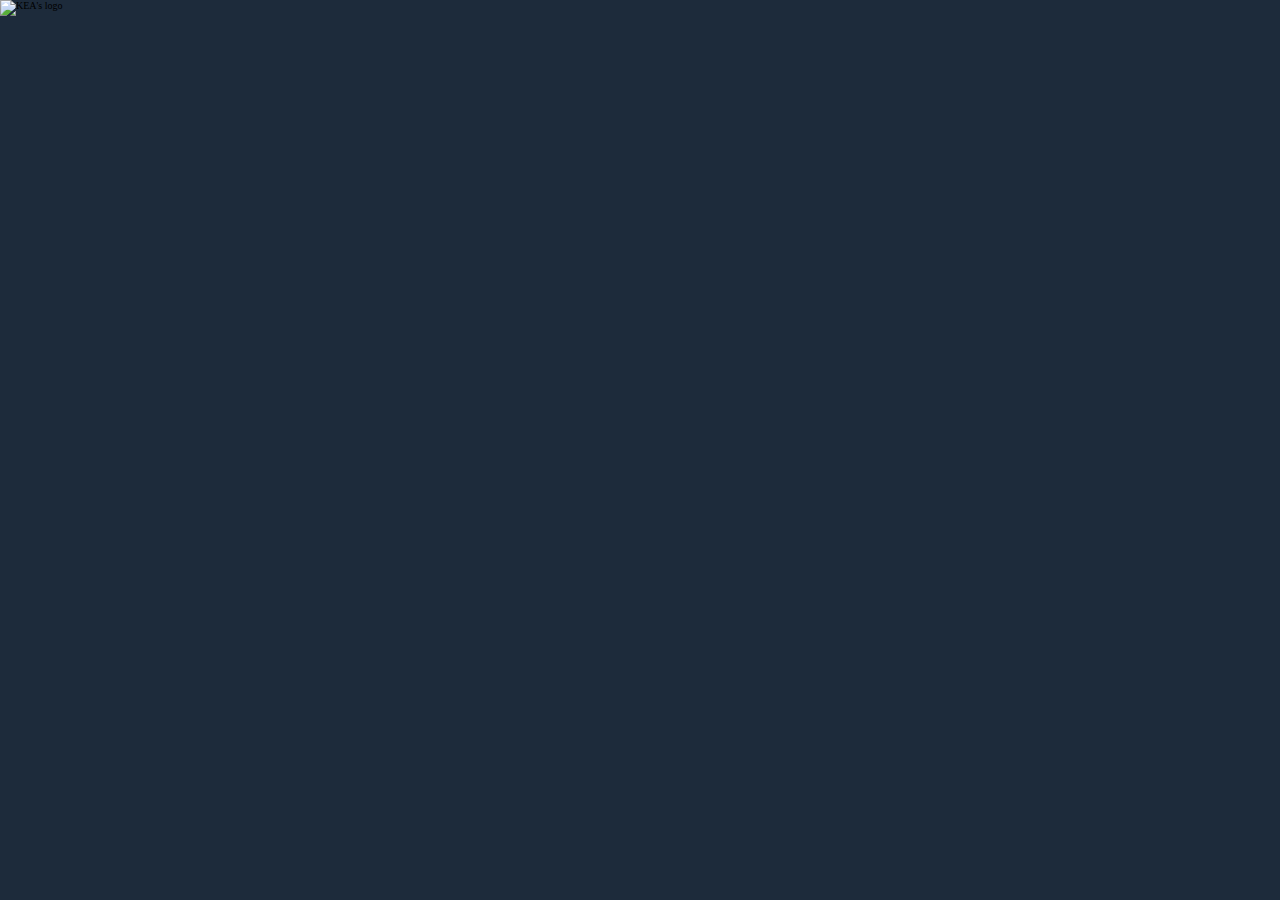
==== index.html @ c7c87666 "html skelet, stylesheet basic, script basic," ====
<!DOCTYPE html>
<html lang="da">

<head>
    <meta charset="utf-8">
    <meta name="viewport" content="width=device-width, initial-scale=1.0">
    <title>Niki Wacherhausen // Portfolio</title>
    <link rel="stylesheet" href="style.css">
</head>

<body>
    <header>
        <img id="logo" src="assets/kea_white_logo.svg" alt="KEA's logo">
    </header>

    <script src="script.js"></script>
</body>

</html>
---- style.css ----
/*****INDHOLDSFORTEGNELSE*****/


/*****GENERELLE INDSTLLINGER*****/
* {
    box-sizing: border-box;
    margin: 0;
    padding: 0;
}

html {
    font-size: 62.5%;

}

img {
    width: 100%;
}

body {
    background-color: #1D2B3B;
}
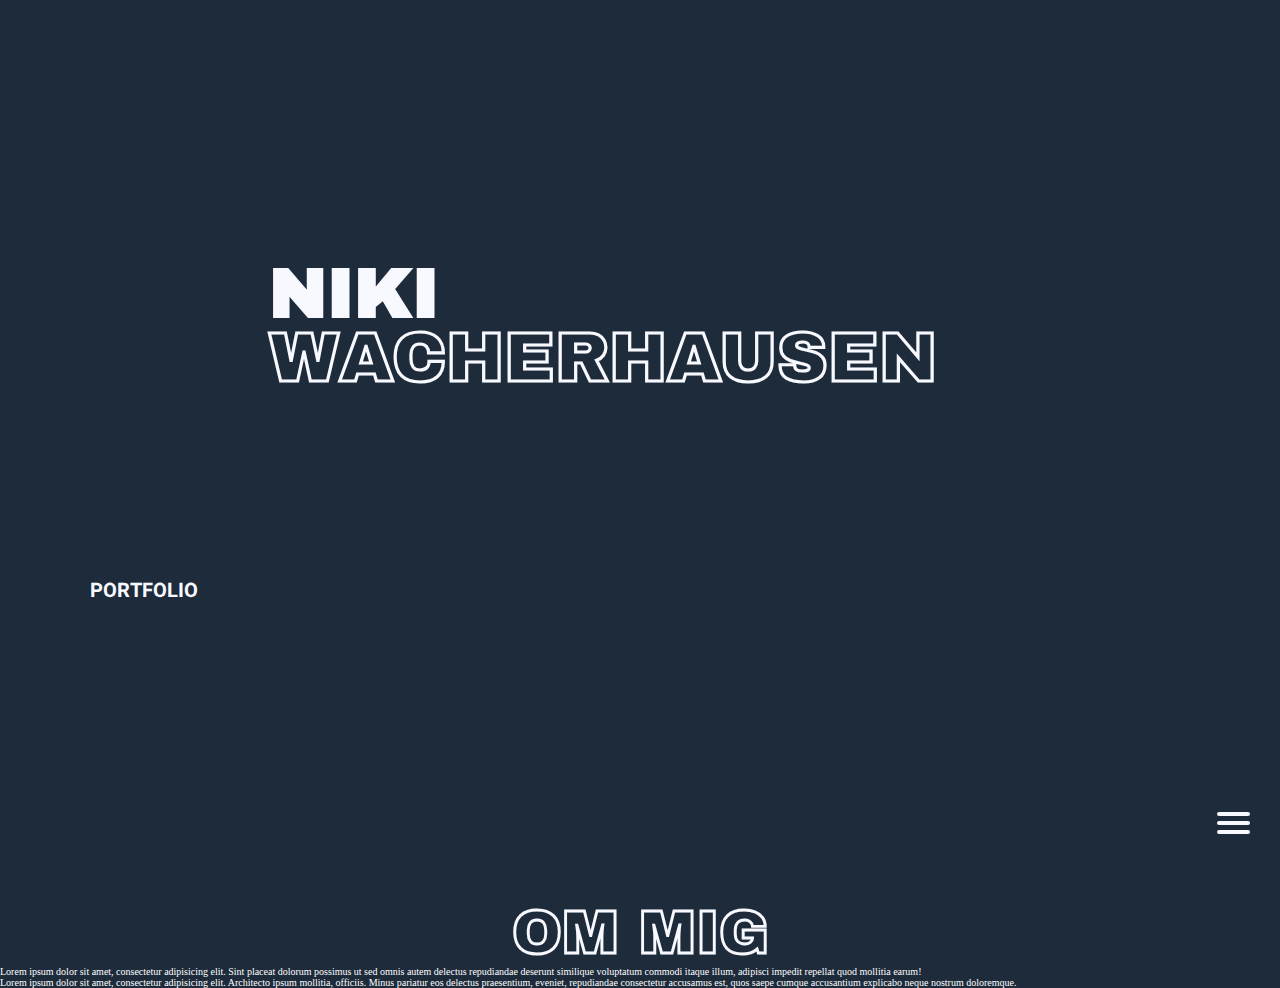
==== commit ed2b4ef1: "burgermenu virker" ====
--- a/index.html
+++ b/index.html
@@ -6,14 +6,71 @@
     <meta name="viewport" content="width=device-width, initial-scale=1.0">
     <title>Niki Wacherhausen // Portfolio</title>
     <link rel="stylesheet" href="style.css">
+    <link href="https://fonts.googleapis.com/css?family=Archivo+Black&display=swap" rel="stylesheet">
+    <link href="https://fonts.googleapis.com/css?family=Open+Sans:300,400,500,600&display=swap" rel="stylesheet">
+    <link href="https://fonts.googleapis.com/css?family=Heebo&display=swap" rel="stylesheet">
 </head>
 
 <body>
     <header>
-        <img id="logo" src="assets/kea_white_logo.svg" alt="KEA's logo">
+        <nav role='navigation'>
+            <div id="menuToggle">
+                <!--
+    A fake / hidden checkbox is used as click reciever,
+    so you can use the :checked selector on it.
+    -->
+                <input type="checkbox" />
+
+                <!--
+    Some spans to act as a hamburger.
+
+    They are acting like a real hamburger,
+    not that McDonalds stuff.
+    -->
+                <span></span>
+                <span></span>
+                <span></span>
+
+                <ul id="menu">
+                    <a href="#">
+                        <li>Forside</li>
+                    </a>
+                    <a href="#">
+                        <li>Om mig</li>
+                    </a>
+                    <a href="#">
+                        <li>Grundlæggende Web</li>
+                    </a>
+                    <a href="#">
+                        <li>Grundlæggende Animation</li>
+                    </a>
+                    <a href="#">
+                        <li>Grundlæggende Indhold</li>
+                    </a>
+                    <a href="#">
+                        <li>Grundlæggende UX</li>
+                    </a>
+                </ul>
+            </div>
+        </nav>
     </header>
+    <section id="landingpage">
+        <h1 id="niki_mobile">NIKI</h1>
+        <h1 id="wacher_mobile">WACHER</h1>
+        <h1 id="hausen_mobile">HAUSEN</h1>
+        <h1 id="niki_desktop">NIKI</h1>
+        <h1 id="wacherhausen_desktop">WACHERHAUSEN</h1>
+        <h2 id="portfolio_splash">PORTFOLIO</h2>
+        <section id="splash" class="scale_splash">
+        </section>
+    </section>
+    <section id="about_me">
+        <h1 id="om_mig_site">OM MIG</h1>
+        <p>Lorem ipsum dolor sit amet, consectetur adipisicing elit. Sint placeat dolorum possimus ut sed omnis autem delectus repudiandae deserunt similique voluptatum commodi itaque illum, adipisci impedit repellat quod mollitia earum!</p>
+    </section>
+    <section id="portfolio_site">
+        <p>Lorem ipsum dolor sit amet, consectetur adipisicing elit. Architecto ipsum mollitia, officiis. Minus pariatur eos delectus praesentium, eveniet, repudiandae consectetur accusamus est, quos saepe cumque accusantium explicabo neque nostrum doloremque.</p>
+    </section>
 
     <script src="script.js"></script>
-</body>
-
-</html>
+</body></html>
--- a/style.css
+++ b/style.css
@@ -10,6 +10,7 @@
 
 html {
     font-size: 62.5%;
+    scroll-behavior: smooth;
 
 }
 
@@ -19,4 +20,392 @@
 
 body {
     background-color: #1D2B3B;
-}
+    overflow-x: hidden;
+}
+
+#landingpage {
+    position: relative;
+
+}
+
+p {
+    color: white;
+}
+
+
+/*****BURGER MENU*****/
+
+a {
+    text-decoration: none;
+    color: #232323;
+
+    transition: color 0.3s ease;
+}
+
+/*
+a:hover {
+    color: tomato;
+}
+*/
+
+#menuToggle {
+    display: block;
+    position: absolute;
+    top: 760px;
+    right: 30px;
+
+    z-index: 1;
+
+    -webkit-user-select: none;
+    user-select: none;
+}
+
+#menuToggle input {
+    display: block;
+    width: 40px;
+    height: 32px;
+    position: absolute;
+    top: -7px;
+    left: -5px;
+
+    cursor: pointer;
+
+    opacity: 0;
+    /* hide this */
+    z-index: 2;
+    /* and place it over the hamburger */
+
+    -webkit-touch-callout: none;
+}
+
+/*Selve hamburgeren*/
+#menuToggle span {
+    display: block;
+    width: 33px;
+    height: 4px;
+    margin-bottom: 5px;
+    position: relative;
+
+    background: ghostwhite;
+    border-radius: 3px;
+
+    z-index: 1;
+
+    transform-origin: 4px 0px;
+
+    transition: transform 0.5s cubic-bezier(0.77, 0.2, 0.05, 1.0),
+        background 0.5s cubic-bezier(0.77, 0.2, 0.05, 1.0),
+        opacity 0.55s ease;
+}
+
+#menuToggle span:first-child {
+    transform-origin: 0% 0%;
+}
+
+#menuToggle span:nth-last-child(2) {
+    transform-origin: 0% 100%;
+}
+
+/*Her laver jeg burger-menuen til et kryds*/
+#menuToggle input:checked ~ span {
+    opacity: 1;
+    transform: rotate(45deg) translate(-2px, -1px);
+    background: #242941;
+}
+
+/*Jeg gemmer den midterste streg*/
+#menuToggle input:checked ~ span:nth-last-child(3) {
+    opacity: 0;
+    transform: rotate(0deg) scale(0.2, 0.2);
+}
+
+/*Her ændrer jeg retningen på den anden streg*/
+#menuToggle input:checked ~ span:nth-last-child(2) {
+    opacity: 1;
+    transform: rotate(-45deg) translate(0, -1px);
+}
+
+/*
+ * Make this absolute positioned
+ * at the top left of the screen
+ */
+#menu {
+    position: absolute;
+    width: 375px;
+    margin: 0 0 0 0;
+    padding: 20px 20px 0 20px;
+    right: -100px;
+    top: -305px;
+
+    background: #ededed;
+    list-style-type: none;
+    -webkit-font-smoothing: antialiased;
+    /* to stop flickering of text in safari */
+
+    transform-origin: 0% 0%;
+    transform: translate(100%, 0);
+
+    transition: transform 0.5s cubic-bezier(0.77, 0.2, 0.05, 1.0);
+}
+
+#menu li {
+    padding: 0 0 26px 0;
+    font-size: 22px;
+    font-family: 'Open Sans', 'sans serif';
+}
+
+/*
+ * And let's fade it in from the left
+ */
+#menuToggle input:checked ~ ul {
+    transform: scale(1.0, 1.0);
+    opacity: 1;
+}
+
+/*****LANDING PAGE*****/
+#niki_mobile {
+    font-family: 'Archivo Black', sans-serif;
+    color: transparent;
+    -webkit-text-stroke: 1px white;
+    top: 3vw;
+    left: 2vw;
+    font-size: 7rem;
+    position: absolute;
+}
+
+#wacher_mobile {
+    font-family: 'Archivo Black', sans-serif;
+    color: transparent;
+    -webkit-text-stroke: 1px white;
+    top: 20vw;
+    left: 2vw;
+    font-size: 7rem;
+    position: absolute;
+}
+
+#hausen_mobile {
+    font-family: 'Archivo Black', sans-serif;
+    color: transparent;
+    -webkit-text-stroke: 1px white;
+    top: 37vw;
+    left: 2vw;
+    font-size: 7rem;
+    position: absolute;
+}
+
+#niki_desktop {
+    visibility: hidden;
+    position: absolute;
+}
+
+#wacherhausen_desktop {
+    visibility: hidden;
+    position: absolute;
+}
+
+#splash {
+    background-image: url(assets/niki_splash_gradient.png);
+    height: 812px;
+    background-size: cover;
+    background-position: center;
+}
+
+#portfolio_splash {
+    visibility: hidden;
+    position: absolute;
+}
+
+
+/*****ABOUT ME*****/
+
+#about_me {}
+
+#om_mig_site {
+    font-family: 'Archivo Black', sans-serif;
+    color: transparent;
+    -webkit-text-stroke: 1px ghostwhite;
+    font-size: 6rem;
+    text-align: center;
+
+
+
+}
+
+@media only screen and (min-width: 800px) {
+
+a:hover {
+    color: #925c6f;
+}
+
+
+#menuToggle {
+    display: block;
+    position: absolute;
+    top: 812px;
+    right: 30px;
+
+    z-index: 1;
+
+    -webkit-user-select: none;
+    user-select: none;
+}
+
+#menuToggle input {
+    display: block;
+    width: 40px;
+    height: 32px;
+    position: absolute;
+    top: -7px;
+    left: -5px;
+
+    cursor: pointer;
+
+    opacity: 0;
+    /* hide this */
+    z-index: 2;
+    /* and place it over the hamburger */
+
+    -webkit-touch-callout: none;
+}
+
+/*Selve hamburgeren*/
+#menuToggle span {
+    display: block;
+    width: 33px;
+    height: 4px;
+    margin-bottom: 5px;
+    position: relative;
+
+    background: ghostwhite;
+    border-radius: 3px;
+
+    z-index: 1;
+
+    transform-origin: 4px 0px;
+
+    transition: transform 0.5s cubic-bezier(0.77, 0.2, 0.05, 1.0),
+        background 0.5s cubic-bezier(0.77, 0.2, 0.05, 1.0),
+        opacity 0.55s ease;
+}
+
+#menuToggle span:first-child {
+    transform-origin: 0% 0%;
+}
+
+#menuToggle span:nth-last-child(2) {
+    transform-origin: 0% 100%;
+}
+
+
+/*
+ * Make this absolute positioned
+ * at the top left of the screen
+ */
+#menu {
+    position: absolute;
+    width: 425px;
+    margin: 0 0 0 0;
+    padding: 20px 20px 0 20px;
+    right: -100px;
+    top: -305px;
+
+    background: #ededed;
+    list-style-type: none;
+    -webkit-font-smoothing: antialiased;
+    /* to stop flickering of text in safari */
+
+    transform-origin: 0% 0%;
+    transform: translate(100%, 0);
+
+    transition: transform 0.5s cubic-bezier(0.77, 0.2, 0.05, 1.0);
+}
+
+
+
+    #landingpage {
+        position: relative;
+        height: 100vh;
+    }
+
+    #splash {
+        background-image: url(assets/niki_splash_gradient.png);
+        position: absolute;
+        background-size: 100%;
+        width: 400px;
+        height: 600px;
+        top: 9vw;
+        left: 55vw;
+        background-repeat: no-repeat;
+
+    }
+
+    #splash:hover {
+        background-image: url(assets/niki_splash_farve.jpg);
+        position: absolute;
+        background-size: 100%;
+        width: 400px;
+        height: 600px;
+        top: 9vw;
+        left: 55vw;
+        background-repeat: no-repeat;
+        animation: pulse 0.2s infinite;
+        animation-timing-function: linear;
+        animation-iteration-count: 1;
+        animation-fill-mode: both;
+
+    }
+
+    @keyframes pulse {
+        0% {
+            transform: scale(1);
+        }
+
+        100% {
+            transform: scale(1.1);
+        }
+    }
+
+    #niki_mobile {
+        visibility: hidden;
+    }
+
+    #wacher_mobile {
+        visibility: hidden;
+    }
+
+    #hausen_mobile {
+        visibility: hidden;
+    }
+
+    #niki_desktop {
+        visibility: visible;
+        font-family: 'Archivo Black', sans-serif;
+        color: ghostwhite;
+        top: 20vw;
+        left: 21vw;
+        font-size: 7rem;
+        position: absolute;
+    }
+
+    #wacherhausen_desktop {
+        visibility: visible;
+        font-family: 'Archivo Black', sans-serif;
+        color: transparent;
+        -webkit-text-stroke: 1px ghostwhite;
+        top: 25vw;
+        left: 21vw;
+        font-size: 7rem;
+        position: absolute;
+        z-index: 2;
+    }
+
+    #portfolio_splash {
+        visibility: visible;
+        font-family: 'Heebo', sans-serif;
+        color: ghostwhite;
+        top: 45vw;
+        left: 7vw;
+        font-size: 2rem;
+        position: absolute;
+    }
+}
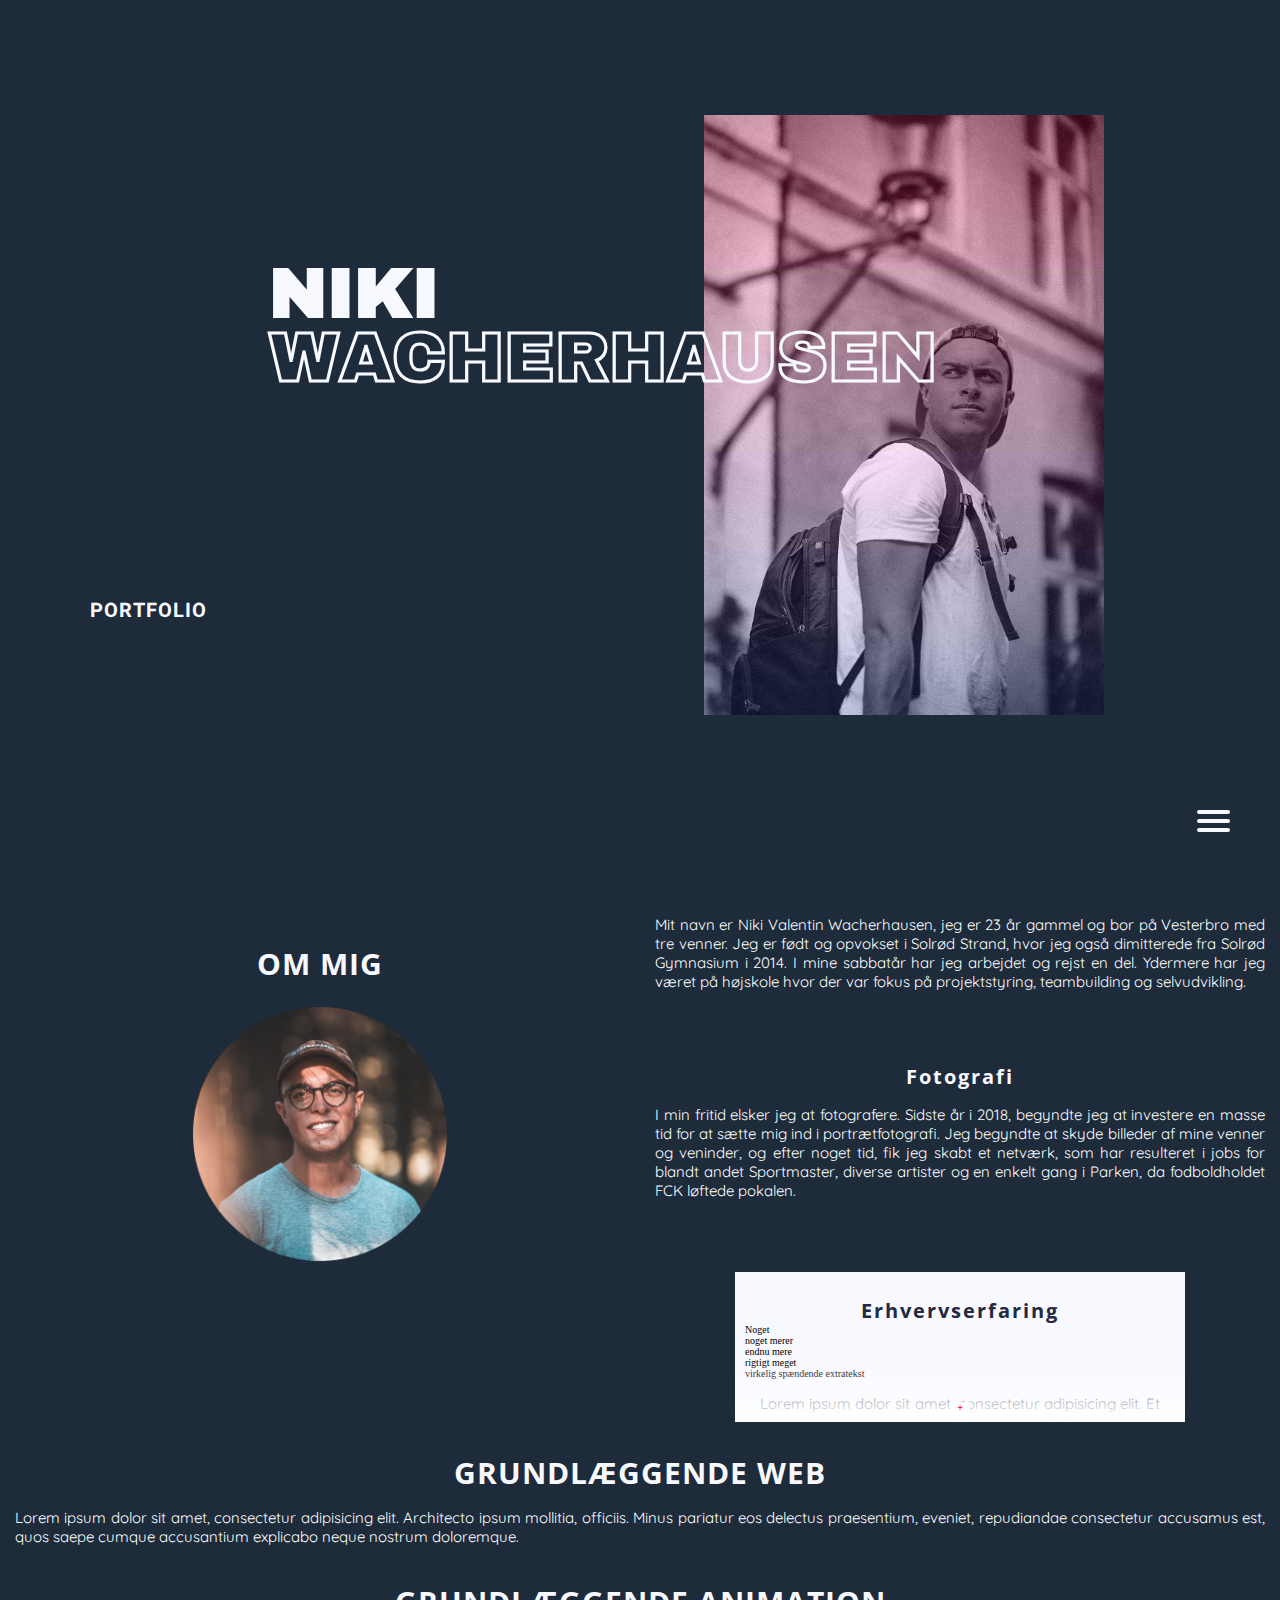
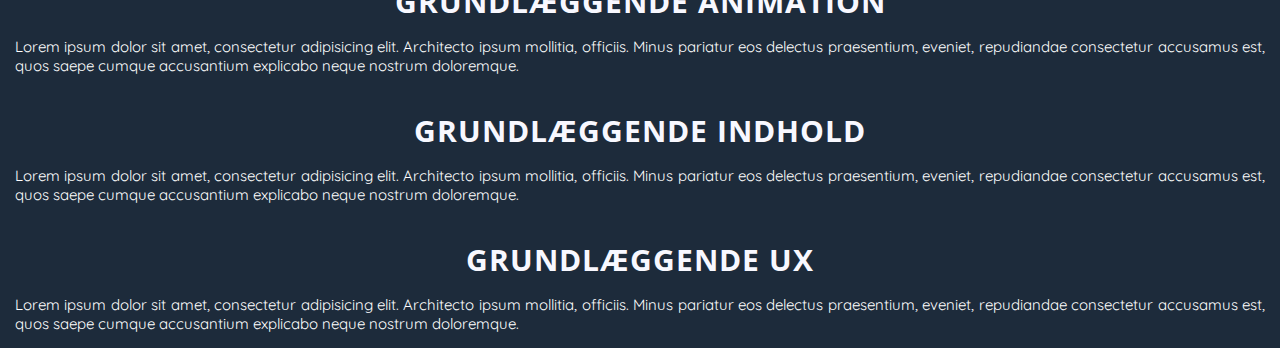
==== commit 46f533a4: "about me er basically færdig. lavet fold-ud boks med JS. ændret fonts, så de passer med fold-ud boks" ====
--- a/index.html
+++ b/index.html
@@ -9,46 +9,40 @@
     <link href="https://fonts.googleapis.com/css?family=Archivo+Black&display=swap" rel="stylesheet">
     <link href="https://fonts.googleapis.com/css?family=Open+Sans:300,400,500,600&display=swap" rel="stylesheet">
     <link href="https://fonts.googleapis.com/css?family=Heebo&display=swap" rel="stylesheet">
+    <link href="https://fonts.googleapis.com/css?family=Quicksand&display=swap" rel="stylesheet">
+    <link href="https://fonts.googleapis.com/css?family=Open+Sans+Condensed:300,700&display=swap" rel="stylesheet">
 </head>
 
 <body>
     <header>
         <nav role='navigation'>
+            <!-- Bruges til user agents (software) der ikke supporterer HTML5, så de forstår strukturen bedre -->
             <div id="menuToggle">
-                <!--
-    A fake / hidden checkbox is used as click reciever,
-    so you can use the :checked selector on it.
-    -->
                 <input type="checkbox" />
+                <!-- Bruges som click receiver, så jeg kan bruge :checked selector på den i min CSS -->
 
-                <!--
-    Some spans to act as a hamburger.
-
-    They are acting like a real hamburger,
-    not that McDonalds stuff.
-    -->
                 <span></span>
                 <span></span>
                 <span></span>
 
                 <ul id="menu">
-                    <a href="#">
+                    <a href="index.html#landingpage">
                         <li>Forside</li>
                     </a>
-                    <a href="#">
+                    <a href="index.html#om_mig">
                         <li>Om mig</li>
                     </a>
                     <a href="#">
-                        <li>Grundlæggende Web</li>
+                        <li>Web</li>
                     </a>
                     <a href="#">
-                        <li>Grundlæggende Animation</li>
+                        <li>Animation</li>
                     </a>
                     <a href="#">
-                        <li>Grundlæggende Indhold</li>
+                        <li>Indhold</li>
                     </a>
                     <a href="#">
-                        <li>Grundlæggende UX</li>
+                        <li>UX</li>
                     </a>
                 </ul>
             </div>
@@ -64,13 +58,57 @@
         <section id="splash" class="scale_splash">
         </section>
     </section>
-    <section id="about_me">
-        <h1 id="om_mig_site">OM MIG</h1>
-        <p>Lorem ipsum dolor sit amet, consectetur adipisicing elit. Sint placeat dolorum possimus ut sed omnis autem delectus repudiandae deserunt similique voluptatum commodi itaque illum, adipisci impedit repellat quod mollitia earum!</p>
+    <section class="sectionwrapper">
+        <section id="om_mig">
+            <h2>OM MIG</h2>
+            <p id="basic_info">Mit navn er Niki Valentin Wacherhausen, jeg er 23 år gammel og bor på Vesterbro med tre venner. Jeg er født og opvokset i Solrød Strand, hvor jeg også dimitterede fra Solrød Gymnasium i 2014.
+                I mine sabbatår har jeg arbejdet og rejst en del. Ydermere har jeg været på højskole hvor der var fokus på projektstyring, teambuilding og selvudvikling.</p>
+            <figure id="billede_profil">
+                <img id="profilbillede" src="assets/billede_om_mig.png" alt="billede af mig">
+            </figure>
+            <div id="fotografi">
+                <h3>Fotografi</h3>
+                <p>I min fritid elsker jeg at fotografere. Sidste år i 2018, begyndte jeg at investere en masse tid for at sætte mig ind i portrætfotografi. Jeg begyndte at skyde billeder af mine venner og veninder, og efter noget tid, fik jeg skabt et netværk, som har resulteret i jobs for blandt andet Sportmaster, diverse artister og en enkelt gang i Parken, da fodboldholdet FCK løftede pokalen. </p>
+            </div>
+            <div id="box" class="lille">
+                <h3>Erhvervserfaring</h3>
+                <ul>
+                    <li>Noget</li>
+                    <li>noget merer</li>
+                    <li>endnu mere</li>
+                    <li>rigtigt meget</li>
+                    <li>virkelig spændende extratekst</li>
+                </ul>
+                <p>Lorem ipsum dolor sit amet, consectetur adipisicing elit. Et commodi quos excepturi rerum, optio nulla? Id molestias amet vitae ipsa, voluptatibus, ea, debitis possimus consectetur nihil quibusdam, dolores similique eius?</p>
+                <div id="mere" class="gult_overlay">
+                    <div class="plus"><span></span></div>
+                </div>
+            </div>
+        </section>
     </section>
-    <section id="portfolio_site">
-        <p>Lorem ipsum dolor sit amet, consectetur adipisicing elit. Architecto ipsum mollitia, officiis. Minus pariatur eos delectus praesentium, eveniet, repudiandae consectetur accusamus est, quos saepe cumque accusantium explicabo neque nostrum doloremque.</p>
+    <section class="sectionwrapper">
+        <section id="web">
+            <h2>GRUNDLÆGGENDE WEB</h2>
+            <p>Lorem ipsum dolor sit amet, consectetur adipisicing elit. Architecto ipsum mollitia, officiis. Minus pariatur eos delectus praesentium, eveniet, repudiandae consectetur accusamus est, quos saepe cumque accusantium explicabo neque nostrum doloremque.</p>
+        </section>
     </section>
-
+    <section class="sectionwrapper">
+        <section id="animation">
+            <h2>GRUNDLÆGGENDE ANIMATION</h2>
+            <p>Lorem ipsum dolor sit amet, consectetur adipisicing elit. Architecto ipsum mollitia, officiis. Minus pariatur eos delectus praesentium, eveniet, repudiandae consectetur accusamus est, quos saepe cumque accusantium explicabo neque nostrum doloremque.</p>
+        </section>
+    </section>
+    <section class="sectionwrapper">
+        <section id="indhold">
+            <h2>GRUNDLÆGGENDE INDHOLD</h2>
+            <p>Lorem ipsum dolor sit amet, consectetur adipisicing elit. Architecto ipsum mollitia, officiis. Minus pariatur eos delectus praesentium, eveniet, repudiandae consectetur accusamus est, quos saepe cumque accusantium explicabo neque nostrum doloremque.</p>
+        </section>
+    </section>
+    <section class="sectionwrapper">
+        <section id="ux">
+            <h2>GRUNDLÆGGENDE UX</h2>
+            <p>Lorem ipsum dolor sit amet, consectetur adipisicing elit. Architecto ipsum mollitia, officiis. Minus pariatur eos delectus praesentium, eveniet, repudiandae consectetur accusamus est, quos saepe cumque accusantium explicabo neque nostrum doloremque.</p>
+        </section>
+    </section>
     <script src="script.js"></script>
 </body></html>
--- a/style.css
+++ b/style.css
@@ -30,6 +30,28 @@
 
 p {
     color: white;
+    font-size: 15px;
+    padding: 15px 15px 15px 15px;
+    text-align: justify;
+    font-family: 'Quicksand', sans-serif;
+}
+
+h2 {
+    font-family: 'Open Sans Condensed', sans-serif;
+    color: ghostwhite;
+    font-size: 3rem;
+    letter-spacing: 1px;
+    text-align: center;
+    padding: 20px 0 0 0;
+}
+
+h3 {
+    font-family: 'Open Sans Condensed', sans-serif;
+    color: ghostwhite;
+    font-size: 2rem;
+    text-align: center;
+    letter-spacing: 2px;
+    padding: 10px 0 0 0;
 }
 
 
@@ -42,16 +64,10 @@
     transition: color 0.3s ease;
 }
 
-/*
-a:hover {
-    color: tomato;
-}
-*/
-
 #menuToggle {
     display: block;
     position: absolute;
-    top: 760px;
+    top: 90vh;
     right: 30px;
 
     z-index: 1;
@@ -125,17 +141,14 @@
     transform: rotate(-45deg) translate(0, -1px);
 }
 
-/*
- * Make this absolute positioned
- * at the top left of the screen
- */
+
 #menu {
-    position: absolute;
+    position: fixed;
     width: 375px;
     margin: 0 0 0 0;
     padding: 20px 20px 0 20px;
-    right: -100px;
-    top: -305px;
+    right: 0;
+    bottom: 0;
 
     background: #ededed;
     list-style-type: none;
@@ -146,6 +159,7 @@
     transform: translate(100%, 0);
 
     transition: transform 0.5s cubic-bezier(0.77, 0.2, 0.05, 1.0);
+    /*    display: none;*/
 }
 
 #menu li {
@@ -154,9 +168,7 @@
     font-family: 'Open Sans', 'sans serif';
 }
 
-/*
- * And let's fade it in from the left
- */
+/*Fade ind */
 #menuToggle input:checked ~ ul {
     transform: scale(1.0, 1.0);
     opacity: 1;
@@ -204,7 +216,7 @@
 }
 
 #splash {
-    background-image: url(assets/niki_splash_gradient.png);
+    background-image: url(assets/Niki-17-2.jpg);
     height: 812px;
     background-size: cover;
     background-position: center;
@@ -218,107 +230,186 @@
 
 /*****ABOUT ME*****/
 
-#about_me {}
-
-#om_mig_site {
-    font-family: 'Archivo Black', sans-serif;
-    color: transparent;
-    -webkit-text-stroke: 1px ghostwhite;
-    font-size: 6rem;
+#om_mig {
+    display: flex;
+    flex-direction: column;
+    align-items: center;
+}
+
+
+#billede_profil {
+    display: flex;
+    justify-content: center;
+}
+
+#profilbillede {
+    width: 40%;
+    height: 40%;
+}
+
+#box {
+    background-color: rgb(248, 248, 255);
+    padding: 15px 10px 20px;
+    position: relative;
+    width: 450px;
+    margin: 10px;
+}
+
+#box.lille {
+    overflow: hidden;
+    max-height: 150px;
+    transition: max-height 0.5s ease-out;
+}
+
+#box.stor {
+    max-height: 3000px;
+    transition: max-height 1s ease-in;
+}
+
+/*Laver indhold vha CSS*/
+#box.lille span:after {
+    content: "+";
+}
+
+#box.stor span:after {
+    content: "-";
+}
+
+#mere .plus {
+    /** For at få den nærmere på bunden **/
+    margin-top: 40px;
+
+    /** For at undgå, at den opfører sig som et blockelement, og fylder hele bredden - så sikrer jeg mig, at jeg kan bruge parent text-align **/
+    display: inline-block;
+
+    /* Selve plussets farve og størrelse, samt baggrund */
+    color: red;
+    font-weight: 800;
+    width: 20px;
+    height: 20px;
+    background: white;
+}
+
+.gult_overlay {
+    /* For at få gradient-baggrunden til at fylde */
+    height: 60px;
+    margin: 0;
+
+    /* For at placere gradientbaggrunden i bunden */
+    position: absolute;
+    bottom: 0;
+    left: 0;
+    /* For at sikre, at den fylder hele sin parent ud i bredden */
+    width: 100%;
+
+    /* Selve gradienten */
+    background: linear-gradient(rgba(255, 210, 0, 0), rgb(255, 255, 255));
+
+    /* For at placere plusset i midten */
     text-align: center;
-
-
-
-}
+}
+
+#box p {
+    color: #242941;
+}
+
+#box h3 {
+    font-family: 'Open Sans Condensed', sans-serif;
+    font-size: 2rem;
+    font-weight: 700;
+    text-align: center;
+    letter-spacing: 2px;
+    padding: 10px 0 0 0;
+    color: #242941;
+}
+
 
 @media only screen and (min-width: 800px) {
 
-a:hover {
-    color: #925c6f;
-}
-
-
-#menuToggle {
-    display: block;
-    position: absolute;
-    top: 812px;
-    right: 30px;
-
-    z-index: 1;
-
-    -webkit-user-select: none;
-    user-select: none;
-}
-
-#menuToggle input {
-    display: block;
-    width: 40px;
-    height: 32px;
-    position: absolute;
-    top: -7px;
-    left: -5px;
-
-    cursor: pointer;
-
-    opacity: 0;
-    /* hide this */
-    z-index: 2;
-    /* and place it over the hamburger */
-
-    -webkit-touch-callout: none;
-}
-
-/*Selve hamburgeren*/
-#menuToggle span {
-    display: block;
-    width: 33px;
-    height: 4px;
-    margin-bottom: 5px;
-    position: relative;
-
-    background: ghostwhite;
-    border-radius: 3px;
-
-    z-index: 1;
-
-    transform-origin: 4px 0px;
-
-    transition: transform 0.5s cubic-bezier(0.77, 0.2, 0.05, 1.0),
-        background 0.5s cubic-bezier(0.77, 0.2, 0.05, 1.0),
-        opacity 0.55s ease;
-}
-
-#menuToggle span:first-child {
-    transform-origin: 0% 0%;
-}
-
-#menuToggle span:nth-last-child(2) {
-    transform-origin: 0% 100%;
-}
-
-
-/*
- * Make this absolute positioned
- * at the top left of the screen
- */
-#menu {
-    position: absolute;
-    width: 425px;
-    margin: 0 0 0 0;
-    padding: 20px 20px 0 20px;
-    right: -100px;
-    top: -305px;
-
-    background: #ededed;
-    list-style-type: none;
-    -webkit-font-smoothing: antialiased;
-    /* to stop flickering of text in safari */
-
-    transform-origin: 0% 0%;
-    transform: translate(100%, 0);
-
-    transition: transform 0.5s cubic-bezier(0.77, 0.2, 0.05, 1.0);
-}
+    a:hover {
+        color: #925c6f;
+        text-decoration: line-through;
+        text-decoration-color: #232323;
+
+    }
+
+
+    #menuToggle {
+        display: block;
+        position: absolute;
+        top: 90vh;
+        right: 50px;
+        position: fixed;
+
+        z-index: 1;
+
+        -webkit-user-select: none;
+        user-select: none;
+    }
+
+    #menuToggle input {
+        display: block;
+        width: 40px;
+        height: 32px;
+        position: absolute;
+        top: -7px;
+        left: -5px;
+
+        cursor: pointer;
+
+        opacity: 0;
+        z-index: 2;
+
+        -webkit-touch-callout: none;
+    }
+
+    /*Selve hamburgeren*/
+    #menuToggle span {
+        display: block;
+        width: 33px;
+        height: 4px;
+        margin-bottom: 5px;
+        position: relative;
+
+        background: ghostwhite;
+        border-radius: 3px;
+
+        z-index: 1;
+
+        transform-origin: 4px 0px;
+
+        transition: transform 0.5s cubic-bezier(0.77, 0.2, 0.05, 1.0),
+            background 0.5s cubic-bezier(0.77, 0.2, 0.05, 1.0),
+            opacity 0.55s ease;
+    }
+
+    #menuToggle span:first-child {
+        transform-origin: 0% 0%;
+    }
+
+    #menuToggle span:nth-last-child(2) {
+        transform-origin: 0% 100%;
+    }
+
+    #menu {
+        position: fixed;
+        width: 425px;
+        margin: 0 0 0 0;
+        padding: 20px 20px 0 20px;
+        right: 0;
+        bottom: 0;
+
+        background: ghostwhite;
+        list-style-type: none;
+        -webkit-font-smoothing: antialiased;
+        /* to stop flickering of text in safari */
+
+        transform-origin: 0% 0%;
+        transform: translate(100%, 0);
+
+        transition: transform 0.5s cubic-bezier(0.77, 0.2, 0.05, 1.0);
+        /*        display: none;*/
+    }
 
 
 
@@ -328,7 +419,7 @@
     }
 
     #splash {
-        background-image: url(assets/niki_splash_gradient.png);
+        background-image: url(assets/Niki-17-2.jpg);
         position: absolute;
         background-size: 100%;
         width: 400px;
@@ -340,7 +431,7 @@
     }
 
     #splash:hover {
-        background-image: url(assets/niki_splash_farve.jpg);
+        background-image: url(assets/Niki-17-2_farve.jpg);
         position: absolute;
         background-size: 100%;
         width: 400px;
@@ -348,14 +439,14 @@
         top: 9vw;
         left: 55vw;
         background-repeat: no-repeat;
-        animation: pulse 0.2s infinite;
+        animation: scale 0.2s infinite;
         animation-timing-function: linear;
         animation-iteration-count: 1;
         animation-fill-mode: both;
 
     }
 
-    @keyframes pulse {
+    @keyframes scale {
         0% {
             transform: scale(1);
         }
@@ -408,4 +499,23 @@
         font-size: 2rem;
         position: absolute;
     }
-}
+
+
+
+    /***** ABOUT ME *****/
+
+    #om_mig {
+        display: grid;
+        grid-template-columns: 1fr 1fr;
+        justify-items: center;
+
+    }
+
+    #box {
+        grid-column: 2/3;
+        position: relative;
+
+    }
+
+
+}
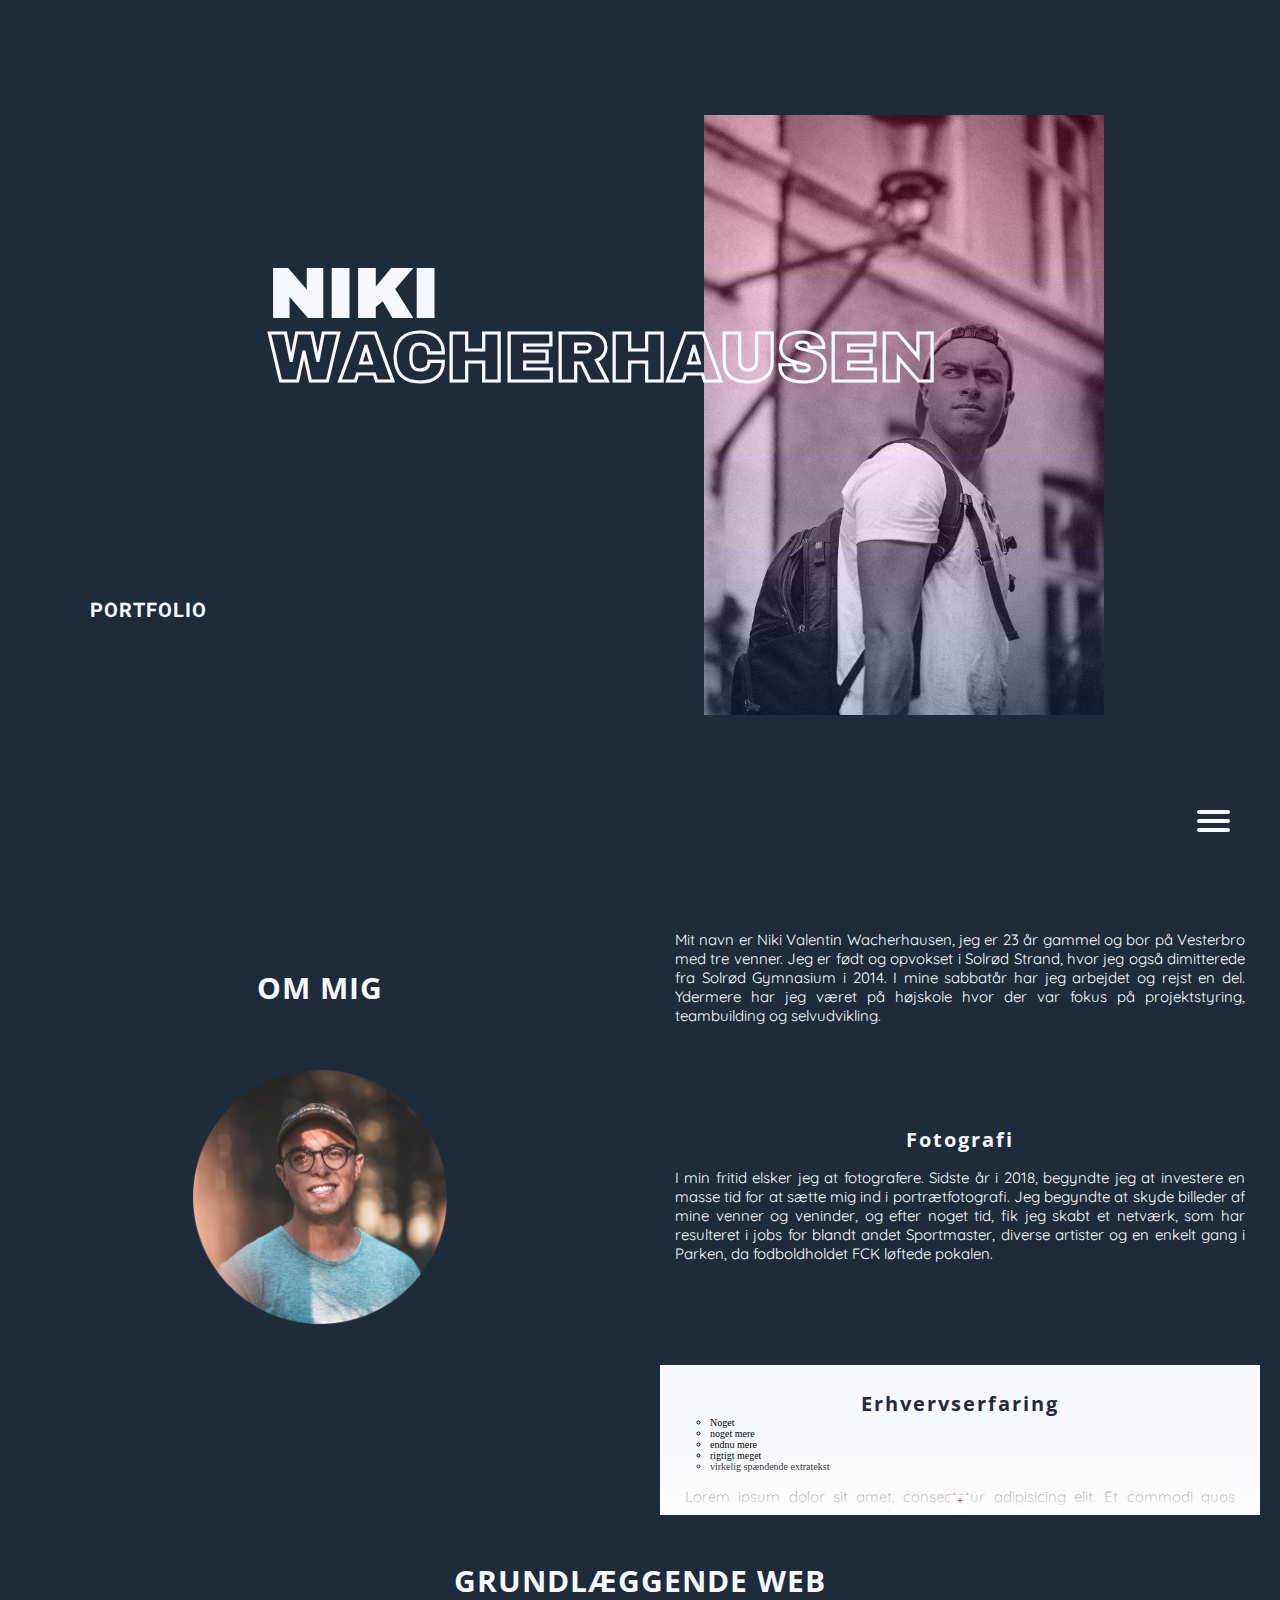
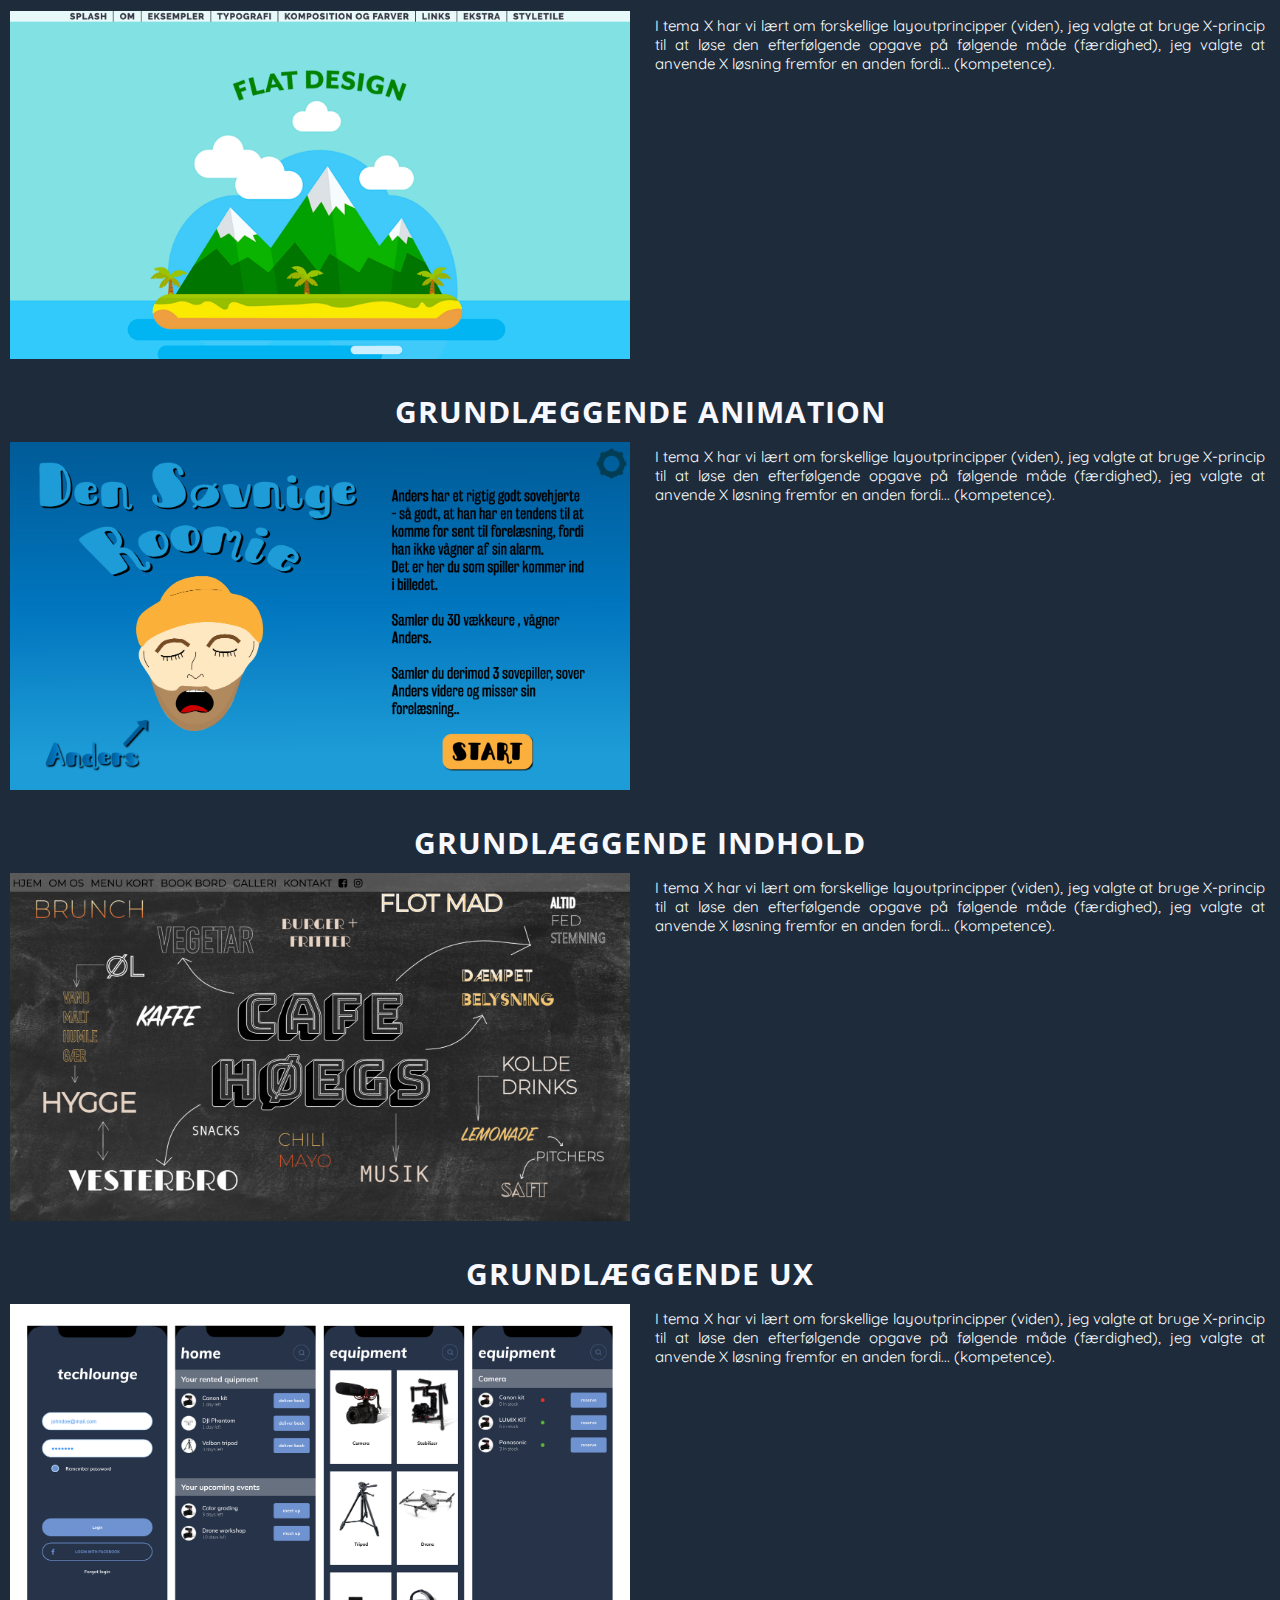
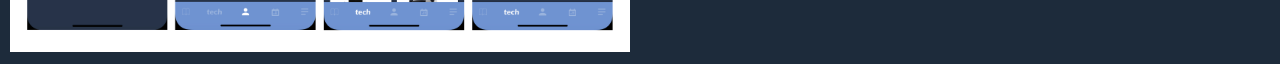
==== commit 526fea25: "galleri næsten færdig, lavet grid i portfolio," ====
--- a/index.html
+++ b/index.html
@@ -32,16 +32,16 @@
                     <a href="index.html#om_mig">
                         <li>Om mig</li>
                     </a>
-                    <a href="#">
+                    <a href="index.html#web">
                         <li>Web</li>
                     </a>
-                    <a href="#">
+                    <a href="index.html#animation">
                         <li>Animation</li>
                     </a>
-                    <a href="#">
+                    <a href="index.html#indhold">
                         <li>Indhold</li>
                     </a>
-                    <a href="#">
+                    <a href="index.html#ux">
                         <li>UX</li>
                     </a>
                 </ul>
@@ -61,12 +61,12 @@
     <section class="sectionwrapper">
         <section id="om_mig">
             <h2>OM MIG</h2>
-            <p id="basic_info">Mit navn er Niki Valentin Wacherhausen, jeg er 23 år gammel og bor på Vesterbro med tre venner. Jeg er født og opvokset i Solrød Strand, hvor jeg også dimitterede fra Solrød Gymnasium i 2014.
+            <p id="basic_info" class="paragraph_om_mig">Mit navn er Niki Valentin Wacherhausen, jeg er 23 år gammel og bor på Vesterbro med tre venner. Jeg er født og opvokset i Solrød Strand, hvor jeg også dimitterede fra Solrød Gymnasium i 2014.
                 I mine sabbatår har jeg arbejdet og rejst en del. Ydermere har jeg været på højskole hvor der var fokus på projektstyring, teambuilding og selvudvikling.</p>
             <figure id="billede_profil">
                 <img id="profilbillede" src="assets/billede_om_mig.png" alt="billede af mig">
             </figure>
-            <div id="fotografi">
+            <div id="fotografi" class="paragraph_om_mig">
                 <h3>Fotografi</h3>
                 <p>I min fritid elsker jeg at fotografere. Sidste år i 2018, begyndte jeg at investere en masse tid for at sætte mig ind i portrætfotografi. Jeg begyndte at skyde billeder af mine venner og veninder, og efter noget tid, fik jeg skabt et netværk, som har resulteret i jobs for blandt andet Sportmaster, diverse artister og en enkelt gang i Parken, da fodboldholdet FCK løftede pokalen. </p>
             </div>
@@ -74,7 +74,7 @@
                 <h3>Erhvervserfaring</h3>
                 <ul>
                     <li>Noget</li>
-                    <li>noget merer</li>
+                    <li>noget mere</li>
                     <li>endnu mere</li>
                     <li>rigtigt meget</li>
                     <li>virkelig spændende extratekst</li>
@@ -86,29 +86,37 @@
             </div>
         </section>
     </section>
-    <section class="sectionwrapper">
-        <section id="web">
-            <h2>GRUNDLÆGGENDE WEB</h2>
-            <p>Lorem ipsum dolor sit amet, consectetur adipisicing elit. Architecto ipsum mollitia, officiis. Minus pariatur eos delectus praesentium, eveniet, repudiandae consectetur accusamus est, quos saepe cumque accusantium explicabo neque nostrum doloremque.</p>
+    <section id="portfolio">
+        <h2 id="web">GRUNDLÆGGENDE WEB</h2>
+        <section class="sectionwrapper_portfolio">
+            <figure id="web_screenshot">
+                <img class="screenshots" src="assets/stilartsite_screenshot.png" alt="billede af stilartsite">
+            </figure>
+            <p>I tema X har vi lært om forskellige layoutprincipper (viden), jeg valgte at bruge X-princip til at løse den efterfølgende opgave på følgende måde (færdighed), jeg valgte at anvende X løsning fremfor en anden fordi... (kompetence).</p>
         </section>
-    </section>
-    <section class="sectionwrapper">
-        <section id="animation">
-            <h2>GRUNDLÆGGENDE ANIMATION</h2>
-            <p>Lorem ipsum dolor sit amet, consectetur adipisicing elit. Architecto ipsum mollitia, officiis. Minus pariatur eos delectus praesentium, eveniet, repudiandae consectetur accusamus est, quos saepe cumque accusantium explicabo neque nostrum doloremque.</p>
+        <h2 id="animation">GRUNDLÆGGENDE ANIMATION</h2>
+        <section class="sectionwrapper_portfolio">
+            <figure id="animation_screenshot">
+                <img class="screenshots" src="assets/spil_screenshot.png" alt="billede af spil">
+            </figure>
+            <p>I tema X har vi lært om forskellige layoutprincipper (viden), jeg valgte at bruge X-princip til at løse den efterfølgende opgave på følgende måde (færdighed), jeg valgte at anvende X løsning fremfor en anden fordi... (kompetence).</p>
         </section>
-    </section>
-    <section class="sectionwrapper">
-        <section id="indhold">
-            <h2>GRUNDLÆGGENDE INDHOLD</h2>
-            <p>Lorem ipsum dolor sit amet, consectetur adipisicing elit. Architecto ipsum mollitia, officiis. Minus pariatur eos delectus praesentium, eveniet, repudiandae consectetur accusamus est, quos saepe cumque accusantium explicabo neque nostrum doloremque.</p>
+        <h2 id="indhold">GRUNDLÆGGENDE INDHOLD</h2>
+        <section class="sectionwrapper_portfolio">
+            <figure id="indhold_screenshot">
+                <img class="screenshots" src="assets/redesign_screenshot.png" alt="billede af redesign">
+            </figure>
+            <p>I tema X har vi lært om forskellige layoutprincipper (viden), jeg valgte at bruge X-princip til at løse den efterfølgende opgave på følgende måde (færdighed), jeg valgte at anvende X løsning fremfor en anden fordi... (kompetence).</p>
         </section>
-    </section>
-    <section class="sectionwrapper">
-        <section id="ux">
-            <h2>GRUNDLÆGGENDE UX</h2>
-            <p>Lorem ipsum dolor sit amet, consectetur adipisicing elit. Architecto ipsum mollitia, officiis. Minus pariatur eos delectus praesentium, eveniet, repudiandae consectetur accusamus est, quos saepe cumque accusantium explicabo neque nostrum doloremque.</p>
+        <h2 id="ux">GRUNDLÆGGENDE UX</h2>
+        <section class="sectionwrapper_portfolio">
+            <figure id="ux_screenshot">
+                <img class="screenshots" src="assets/native_app_screenshot.jpg" alt="billede af app prototype">
+            </figure>
+            <p>I tema X har vi lært om forskellige layoutprincipper (viden), jeg valgte at bruge X-princip til at løse den efterfølgende opgave på følgende måde (færdighed), jeg valgte at anvende X løsning fremfor en anden fordi... (kompetence).</p>
         </section>
     </section>
     <script src="script.js"></script>
-</body></html>
+</body>
+
+</html>
--- a/style.css
+++ b/style.css
@@ -247,11 +247,18 @@
     height: 40%;
 }
 
+ul {
+    list-style-type: circle;
+    margin-left: 40px;
+    padding: 0;
+
+}
+
 #box {
     background-color: rgb(248, 248, 255);
     padding: 15px 10px 20px;
     position: relative;
-    width: 450px;
+    width: 350px;
     margin: 10px;
 }
 
@@ -321,6 +328,13 @@
     letter-spacing: 2px;
     padding: 10px 0 0 0;
     color: #242941;
+}
+
+/*****PORTFOILIO SIDER*****/
+
+.screenshots {
+    width: 100%;
+    padding: 10px;
 }
 
 
@@ -505,17 +519,35 @@
     /***** ABOUT ME *****/
 
     #om_mig {
+        width: 100vw;
+        height: 50vw;
         display: grid;
         grid-template-columns: 1fr 1fr;
         justify-items: center;
 
     }
 
+    .paragraph_om_mig {
+        width: 600px;
+    }
+
     #box {
         grid-column: 2/3;
         position: relative;
-
-    }
-
-
-}
+        width: 600px;
+
+    }
+
+
+    /***** PORTFOLIO *****/
+
+
+
+    .sectionwrapper_portfolio {
+        display: grid;
+        grid-template-columns: 1fr 1fr;
+        justify-items: center;
+    }
+
+
+}
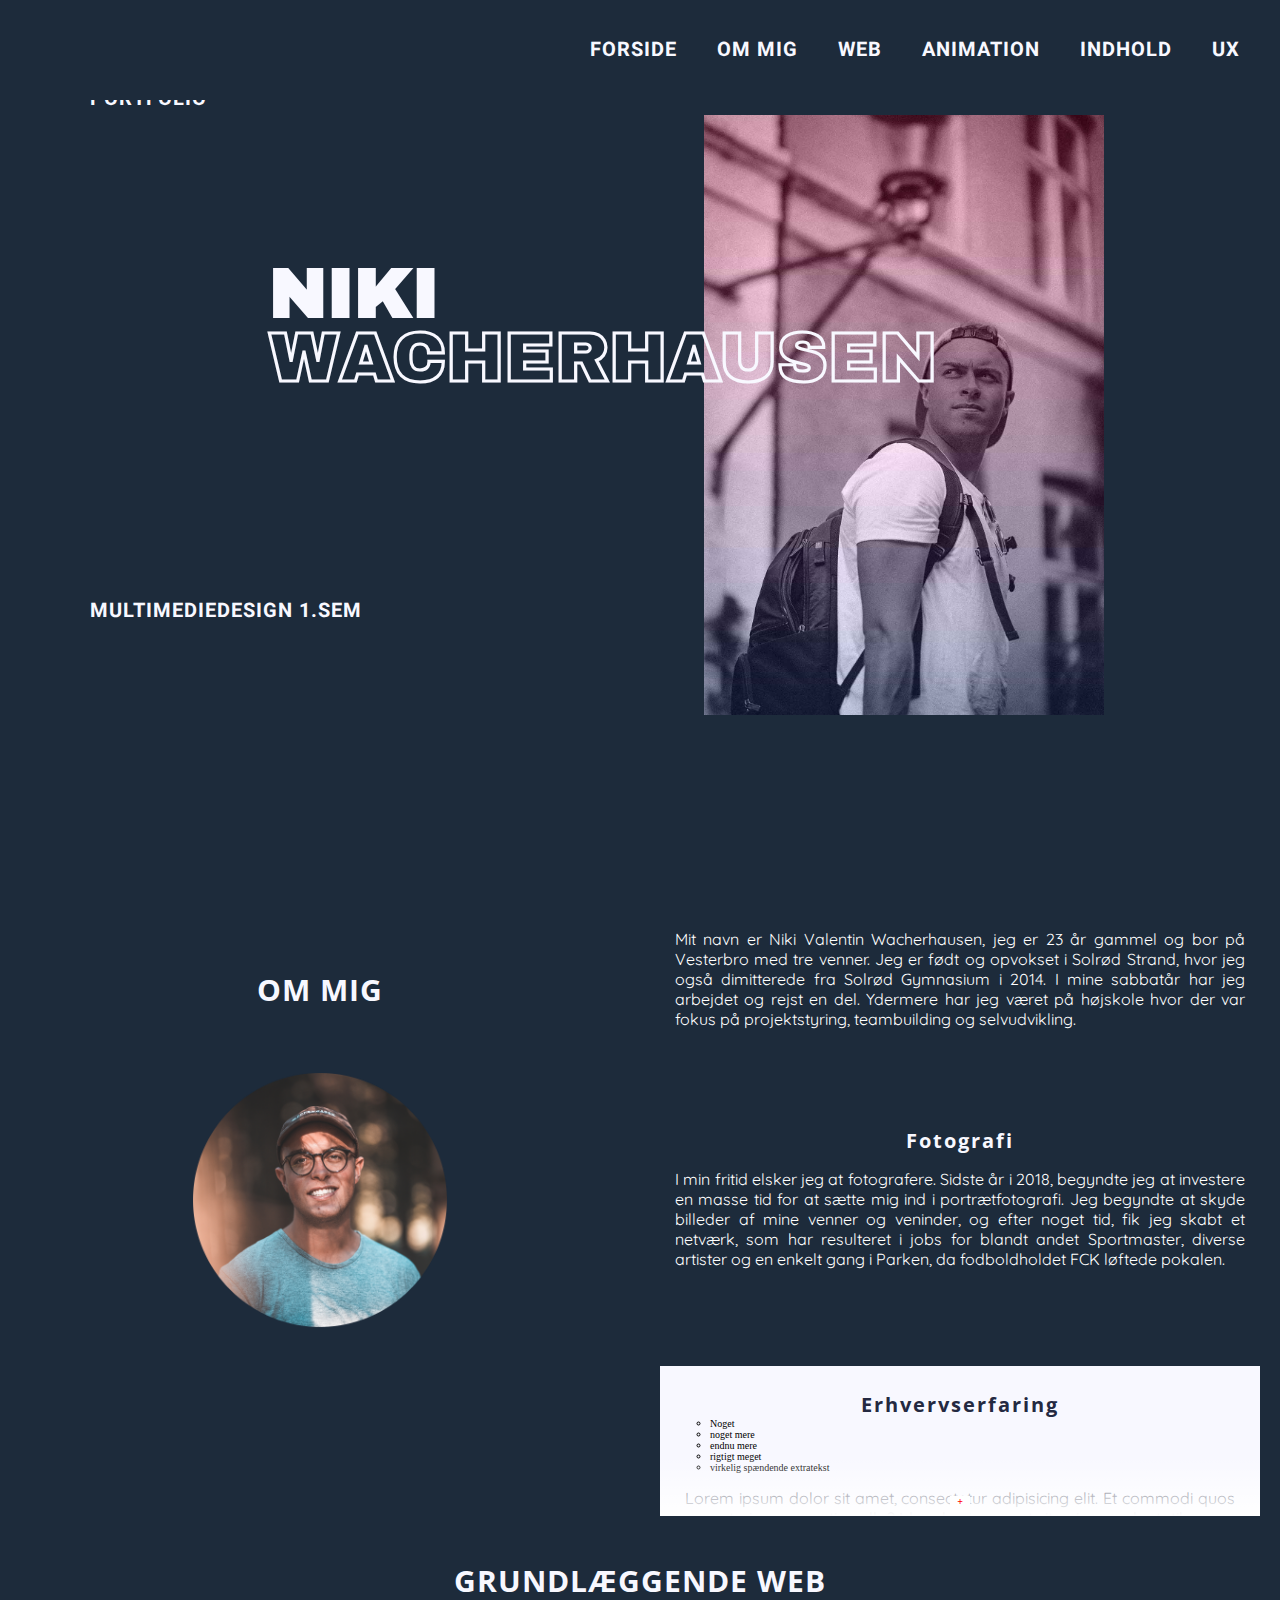
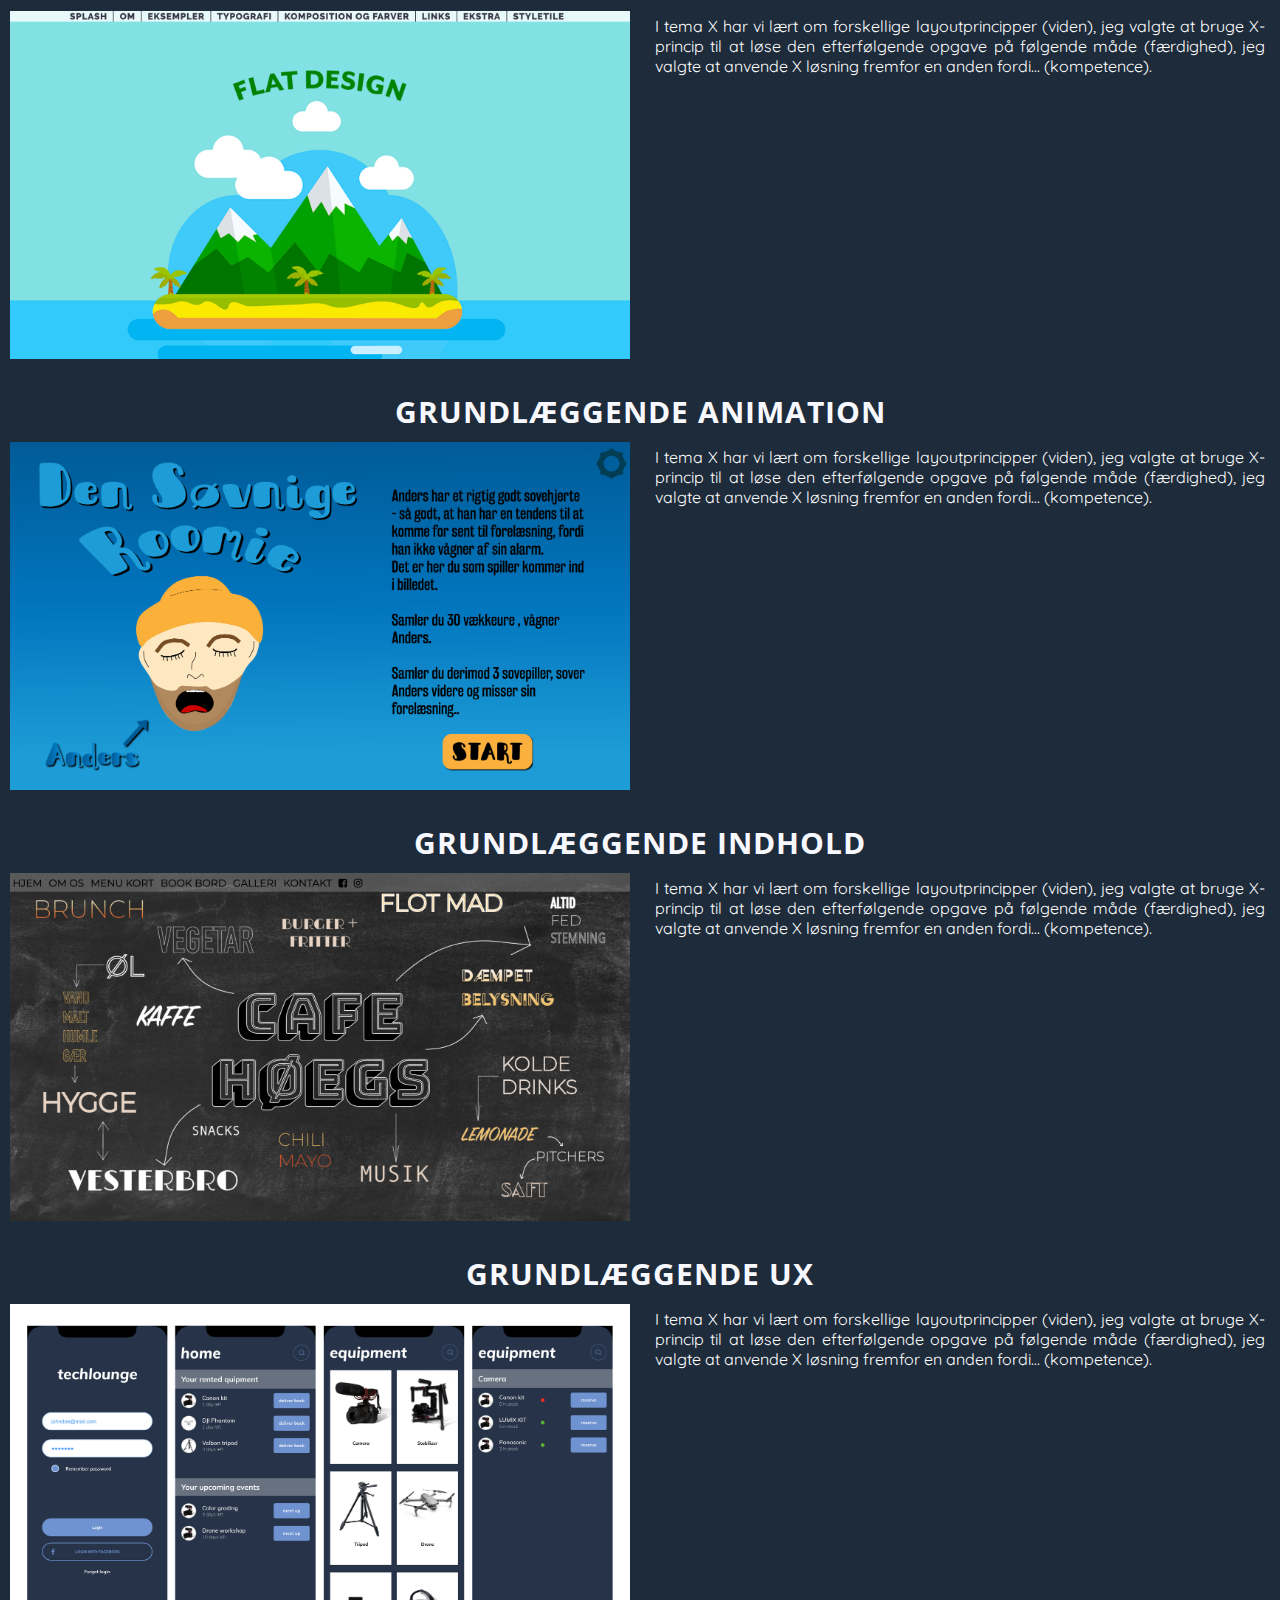
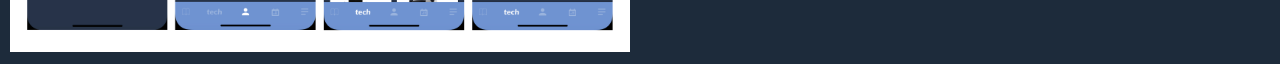
==== commit a75ea1ca: "Laver burgermenu til alm nav på desktop, lavet go to top-knap, rettet småting" ====
--- a/index.html
+++ b/index.html
@@ -15,36 +15,20 @@
 
 <body>
     <header>
-        <nav role='navigation'>
-            <!-- Bruges til user agents (software) der ikke supporterer HTML5, så de forstår strukturen bedre -->
-            <div id="menuToggle">
-                <input type="checkbox" />
-                <!-- Bruges som click receiver, så jeg kan bruge :checked selector på den i min CSS -->
-
-                <span></span>
-                <span></span>
-                <span></span>
-
-                <ul id="menu">
-                    <a href="index.html#landingpage">
-                        <li>Forside</li>
-                    </a>
-                    <a href="index.html#om_mig">
-                        <li>Om mig</li>
-                    </a>
-                    <a href="index.html#web">
-                        <li>Web</li>
-                    </a>
-                    <a href="index.html#animation">
-                        <li>Animation</li>
-                    </a>
-                    <a href="index.html#indhold">
-                        <li>Indhold</li>
-                    </a>
-                    <a href="index.html#ux">
-                        <li>UX</li>
-                    </a>
-                </ul>
+        <div id="burger_knap">
+            <div></div>
+            <div></div>
+            <div></div>
+            <div></div>
+        </div>
+        <nav id="menu" class="toggle_menu">
+            <div class="menu_links">
+                <a id="forside_link" href="index.html#landingpage">FORSIDE</a>
+                <a id="om_mig_link" href="index.html#om_mig">OM MIG</a>
+                <a id="web_link" href="index.html#web">WEB</a>
+                <a id="animation_link" href="index.html#animation">ANIMATION</a>
+                <a id="indhold_link" href="index.html#indhold">INDHOLD</a>
+                <a id="ux_link" href="index.html#ux">UX</a>
             </div>
         </nav>
     </header>
@@ -54,6 +38,7 @@
         <h1 id="hausen_mobile">HAUSEN</h1>
         <h1 id="niki_desktop">NIKI</h1>
         <h1 id="wacherhausen_desktop">WACHERHAUSEN</h1>
+        <h2 id="multimediedesign_splash">MULTIMEDIEDESIGN 1.SEM</h2>
         <h2 id="portfolio_splash">PORTFOLIO</h2>
         <section id="splash" class="scale_splash">
         </section>
@@ -88,35 +73,36 @@
     </section>
     <section id="portfolio">
         <h2 id="web">GRUNDLÆGGENDE WEB</h2>
-        <section class="sectionwrapper_portfolio">
+        <section class="sectionwrapper_web">
             <figure id="web_screenshot">
                 <img class="screenshots" src="assets/stilartsite_screenshot.png" alt="billede af stilartsite">
             </figure>
             <p>I tema X har vi lært om forskellige layoutprincipper (viden), jeg valgte at bruge X-princip til at løse den efterfølgende opgave på følgende måde (færdighed), jeg valgte at anvende X løsning fremfor en anden fordi... (kompetence).</p>
         </section>
         <h2 id="animation">GRUNDLÆGGENDE ANIMATION</h2>
-        <section class="sectionwrapper_portfolio">
+        <section class="sectionwrapper_animation">
             <figure id="animation_screenshot">
                 <img class="screenshots" src="assets/spil_screenshot.png" alt="billede af spil">
             </figure>
             <p>I tema X har vi lært om forskellige layoutprincipper (viden), jeg valgte at bruge X-princip til at løse den efterfølgende opgave på følgende måde (færdighed), jeg valgte at anvende X løsning fremfor en anden fordi... (kompetence).</p>
         </section>
         <h2 id="indhold">GRUNDLÆGGENDE INDHOLD</h2>
-        <section class="sectionwrapper_portfolio">
+        <section class="sectionwrapper_indhold">
             <figure id="indhold_screenshot">
                 <img class="screenshots" src="assets/redesign_screenshot.png" alt="billede af redesign">
             </figure>
             <p>I tema X har vi lært om forskellige layoutprincipper (viden), jeg valgte at bruge X-princip til at løse den efterfølgende opgave på følgende måde (færdighed), jeg valgte at anvende X løsning fremfor en anden fordi... (kompetence).</p>
         </section>
         <h2 id="ux">GRUNDLÆGGENDE UX</h2>
-        <section class="sectionwrapper_portfolio">
+        <section class="sectionwrapper_ux">
             <figure id="ux_screenshot">
                 <img class="screenshots" src="assets/native_app_screenshot.jpg" alt="billede af app prototype">
             </figure>
             <p>I tema X har vi lært om forskellige layoutprincipper (viden), jeg valgte at bruge X-princip til at løse den efterfølgende opgave på følgende måde (færdighed), jeg valgte at anvende X løsning fremfor en anden fordi... (kompetence).</p>
         </section>
     </section>
+    <button onclick="topFunction()" id="opKnap" title="Go to top">
+        <p><i class="arrow up"></i></p>
+    </button>
     <script src="script.js"></script>
-</body>
-
-</html>
+</body></html>
--- a/style.css
+++ b/style.css
@@ -1,7 +1,7 @@
 /*****INDHOLDSFORTEGNELSE*****/
 
 
-/*****GENERELLE INDSTLLINGER*****/
+/****************************** GENERELLE INDSTLLINGER ******************************/
 * {
     box-sizing: border-box;
     margin: 0;
@@ -54,127 +54,119 @@
     padding: 10px 0 0 0;
 }
 
-
-/*****BURGER MENU*****/
-
-a {
+/****************************** BURGER MENU ******************************/
+
+nav {
+    width: 100vw;
+    height: 100vh;
+    background-color: white;
+    -webkit-transition: all 0.5s ease-in-out;
+    position: fixed;
+    bottom: 0;
+    right: 0;
+    z-index: 110;
+    display: flex;
+    justify-content: center;
+    align-items: center;
+}
+
+.menu_links {
+    margin: 0;
+    padding: 0;
+    list-style: none;
+    font-family: 'Quicksand', sans-serif;
+    font-weight: 700;
+    font-style: normal;
+    font-size: 4rem;
+    line-height: 1.5;
+    display: flex;
+    flex-direction: column;
+}
+
+.menu_links a {
+    margin-bottom: 40px;
     text-decoration: none;
-    color: #232323;
-
-    transition: color 0.3s ease;
-}
-
-#menuToggle {
+    background-position: 0% 100%;
+    background-repeat: no-repeat;
+    background-size: 0% 5px;
+    transition: background-size .3s;
+    color: #1D2B3B;
+}
+
+.menu_links a:hover {
+    background-size: 100% 5px;
+}
+
+.toggle_menu {
+    transform: translateX(100%);
+}
+
+#burger_knap {
+    position: fixed;
+    bottom: 30px;
+    right: 30px;
+    width: 75px;
+    height: 75px;
+    transform: rotate(0deg);
+    transition: .5s ease-in-out;
+    cursor: pointer;
+    background-size: 100%;
+    z-index: 120;
+}
+
+#burger_knap div {
     display: block;
     position: absolute;
-    top: 90vh;
-    right: 30px;
-
-    z-index: 1;
-
-    -webkit-user-select: none;
-    user-select: none;
-}
-
-#menuToggle input {
-    display: block;
-    width: 40px;
-    height: 32px;
-    position: absolute;
-    top: -7px;
-    left: -5px;
-
-    cursor: pointer;
-
-    opacity: 0;
-    /* hide this */
-    z-index: 2;
-    /* and place it over the hamburger */
-
-    -webkit-touch-callout: none;
-}
-
-/*Selve hamburgeren*/
-#menuToggle span {
-    display: block;
-    width: 33px;
-    height: 4px;
-    margin-bottom: 5px;
-    position: relative;
-
-    background: ghostwhite;
-    border-radius: 3px;
-
-    z-index: 1;
-
-    transform-origin: 4px 0px;
-
-    transition: transform 0.5s cubic-bezier(0.77, 0.2, 0.05, 1.0),
-        background 0.5s cubic-bezier(0.77, 0.2, 0.05, 1.0),
-        opacity 0.55s ease;
-}
-
-#menuToggle span:first-child {
-    transform-origin: 0% 0%;
-}
-
-#menuToggle span:nth-last-child(2) {
-    transform-origin: 0% 100%;
-}
-
-/*Her laver jeg burger-menuen til et kryds*/
-#menuToggle input:checked ~ span {
+    height: 8px;
+    width: 50px;
+    background-color: ghostwhite;
+    border-radius: 2px;
     opacity: 1;
-    transform: rotate(45deg) translate(-2px, -1px);
-    background: #242941;
-}
-
-/*Jeg gemmer den midterste streg*/
-#menuToggle input:checked ~ span:nth-last-child(3) {
-    opacity: 0;
-    transform: rotate(0deg) scale(0.2, 0.2);
-}
-
-/*Her ændrer jeg retningen på den anden streg*/
-#menuToggle input:checked ~ span:nth-last-child(2) {
-    opacity: 1;
-    transform: rotate(-45deg) translate(0, -1px);
-}
-
-
-#menu {
-    position: fixed;
-    width: 375px;
-    margin: 0 0 0 0;
-    padding: 20px 20px 0 20px;
-    right: 0;
-    bottom: 0;
-
-    background: #ededed;
-    list-style-type: none;
-    -webkit-font-smoothing: antialiased;
-    /* to stop flickering of text in safari */
-
-    transform-origin: 0% 0%;
-    transform: translate(100%, 0);
-
-    transition: transform 0.5s cubic-bezier(0.77, 0.2, 0.05, 1.0);
-    /*    display: none;*/
-}
-
-#menu li {
-    padding: 0 0 26px 0;
-    font-size: 22px;
-    font-family: 'Open Sans', 'sans serif';
-}
-
-/*Fade ind */
-#menuToggle input:checked ~ ul {
-    transform: scale(1.0, 1.0);
-    opacity: 1;
-}
-
-/*****LANDING PAGE*****/
+    left: 0;
+    transform: rotate(0deg);
+    transition: .25s ease-in-out;
+}
+
+#burger_knap div:nth-child(1) {
+    top: 20px;
+    left: 12px;
+}
+
+#burger_knap div:nth-child(2),
+#burger_knap div:nth-child(3) {
+    top: 33.5px;
+    left: 12px;
+}
+
+#burger_knap div:nth-child(4) {
+    top: 47px;
+    left: 12px;
+}
+
+#burger_knap.open div:nth-child(1) {
+    top: 18px;
+    width: 0%;
+    left: 50%;
+}
+
+#burger_knap.open div:nth-child(2) {
+    transform: rotate(45deg);
+    background-color: #1D2B3B;
+}
+
+#burger_knap.open div:nth-child(3) {
+    transform: rotate(-45deg);
+    background-color: #1D2B3B;
+}
+
+#burger_knap.open div:nth-child(4) {
+    top: 18px;
+    width: 0%;
+    left: 50%;
+}
+
+
+/****************************** LANDING PAGE ******************************/
 #niki_mobile {
     font-family: 'Archivo Black', sans-serif;
     color: transparent;
@@ -228,7 +220,7 @@
 }
 
 
-/*****ABOUT ME*****/
+/****************************** ABOUT ME ******************************/
 
 #om_mig {
     display: flex;
@@ -330,7 +322,7 @@
     color: #242941;
 }
 
-/*****PORTFOILIO SIDER*****/
+/****************************** PORTFOILIO SIDER ******************************/
 
 .screenshots {
     width: 100%;
@@ -340,92 +332,105 @@
 
 @media only screen and (min-width: 800px) {
 
-    a:hover {
-        color: #925c6f;
-        text-decoration: line-through;
-        text-decoration-color: #232323;
-
-    }
-
-
-    #menuToggle {
-        display: block;
-        position: absolute;
-        top: 90vh;
-        right: 50px;
+    p {
+        font-size: 16px;
+    }
+
+    /****************************** NAV ******************************/
+    #burger_knap {
+        display: none;
+    }
+
+    header {
+        position: absolute;
+        top: 0;
+        right: 0;
+        width: 100vw;
+        height: 100vw;
+    }
+
+    nav {
+        width: 100vw;
+        height: 100px;
+        background-color: #1D2B3B;
+        box-shadow: 0 0px 0px 0px #696969;
+        position: absolute;
+        top: 0;
+        right: 0;
+    }
+
+    .menu_links {
+        flex-direction: row;
+        justify-content: flex-end;
+        width: 100%;
+    }
+
+    .menu_links a {
+        margin: 0px 40px 0 0;
+        color: ghostwhite;
+        font-size: 2rem;
+        font-family: 'Heebo', sans-serif;
+        letter-spacing: 1px;
+        cursor: pointer;
+
+    }
+
+    .menu_links a:hover {
+        animation: pulse_nav 0.1s infinite;
+        animation-timing-function: linear;
+        animation-iteration-count: 1;
+        animation-fill-mode: both;
+    }
+
+    .toggle_menu {
+        transform: translateX(0);
+    }
+
+    @keyframes pulse_nav {
+        0% {
+            transform: scale(1);
+        }
+
+        100% {
+            transform: scale(1.1);
+        }
+    }
+
+    #opKnap {
+        display: none;
         position: fixed;
-
-        z-index: 1;
-
-        -webkit-user-select: none;
-        user-select: none;
-    }
-
-    #menuToggle input {
-        display: block;
-        width: 40px;
-        height: 32px;
-        position: absolute;
-        top: -7px;
-        left: -5px;
-
+        bottom: 20px;
+        right: 30px;
+        z-index: 99;
+        font-size: 18px;
+        border: none;
+        outline: none;
+        background-color: ghostwhite;
+        color: #1D2B3B;
         cursor: pointer;
-
-        opacity: 0;
-        z-index: 2;
-
-        -webkit-touch-callout: none;
-    }
-
-    /*Selve hamburgeren*/
-    #menuToggle span {
-        display: block;
-        width: 33px;
-        height: 4px;
-        margin-bottom: 5px;
-        position: relative;
-
-        background: ghostwhite;
-        border-radius: 3px;
-
-        z-index: 1;
-
-        transform-origin: 4px 0px;
-
-        transition: transform 0.5s cubic-bezier(0.77, 0.2, 0.05, 1.0),
-            background 0.5s cubic-bezier(0.77, 0.2, 0.05, 1.0),
-            opacity 0.55s ease;
-    }
-
-    #menuToggle span:first-child {
-        transform-origin: 0% 0%;
-    }
-
-    #menuToggle span:nth-last-child(2) {
-        transform-origin: 0% 100%;
-    }
-
-    #menu {
-        position: fixed;
-        width: 425px;
-        margin: 0 0 0 0;
-        padding: 20px 20px 0 20px;
-        right: 0;
-        bottom: 0;
-
-        background: ghostwhite;
-        list-style-type: none;
-        -webkit-font-smoothing: antialiased;
-        /* to stop flickering of text in safari */
-
-        transform-origin: 0% 0%;
-        transform: translate(100%, 0);
-
-        transition: transform 0.5s cubic-bezier(0.77, 0.2, 0.05, 1.0);
-        /*        display: none;*/
-    }
-
-
+        padding: 1px;
+        border-radius: 4px;
+    }
+
+    #myBtn:hover {
+        background-color: #555;
+    }
+
+    i {
+        border: solid black;
+        border-width: 0 3px 3px 0;
+        display: inline-block;
+        padding: 3px;
+    }
+
+    .up {
+        transform: rotate(-135deg);
+        -webkit-transform: rotate(-135deg);
+    }
+
+
+
+    /****************************** LANDING PAGE ******************************/
 
     #landingpage {
         position: relative;
@@ -504,7 +509,7 @@
         z-index: 2;
     }
 
-    #portfolio_splash {
+    #multimediedesign_splash {
         visibility: visible;
         font-family: 'Heebo', sans-serif;
         color: ghostwhite;
@@ -514,9 +519,19 @@
         position: absolute;
     }
 
-
-
-    /***** ABOUT ME *****/
+    #portfolio_splash {
+        visibility: visible;
+        font-family: 'Heebo', sans-serif;
+        color: ghostwhite;
+        top: 5vw;
+        left: 7vw;
+        font-size: 2rem;
+        position: absolute;
+    }
+
+
+
+    /****************************** ABOUT ME ******************************/
 
     #om_mig {
         width: 100vw;
@@ -542,12 +557,30 @@
     /***** PORTFOLIO *****/
 
 
-
-    .sectionwrapper_portfolio {
+    .sectionwrapper_web {
         display: grid;
         grid-template-columns: 1fr 1fr;
         justify-items: center;
-    }
-
-
-}
+
+    }
+
+    .sectionwrapper_animation {
+        display: grid;
+        grid-template-columns: 1fr 1fr;
+        justify-items: center;
+    }
+
+    .sectionwrapper_indhold {
+        display: grid;
+        grid-template-columns: 1fr 1fr;
+        justify-items: center;
+    }
+
+    .sectionwrapper_ux {
+        display: grid;
+        grid-template-columns: 1fr 1fr;
+        justify-items: center;
+    }
+
+
+}
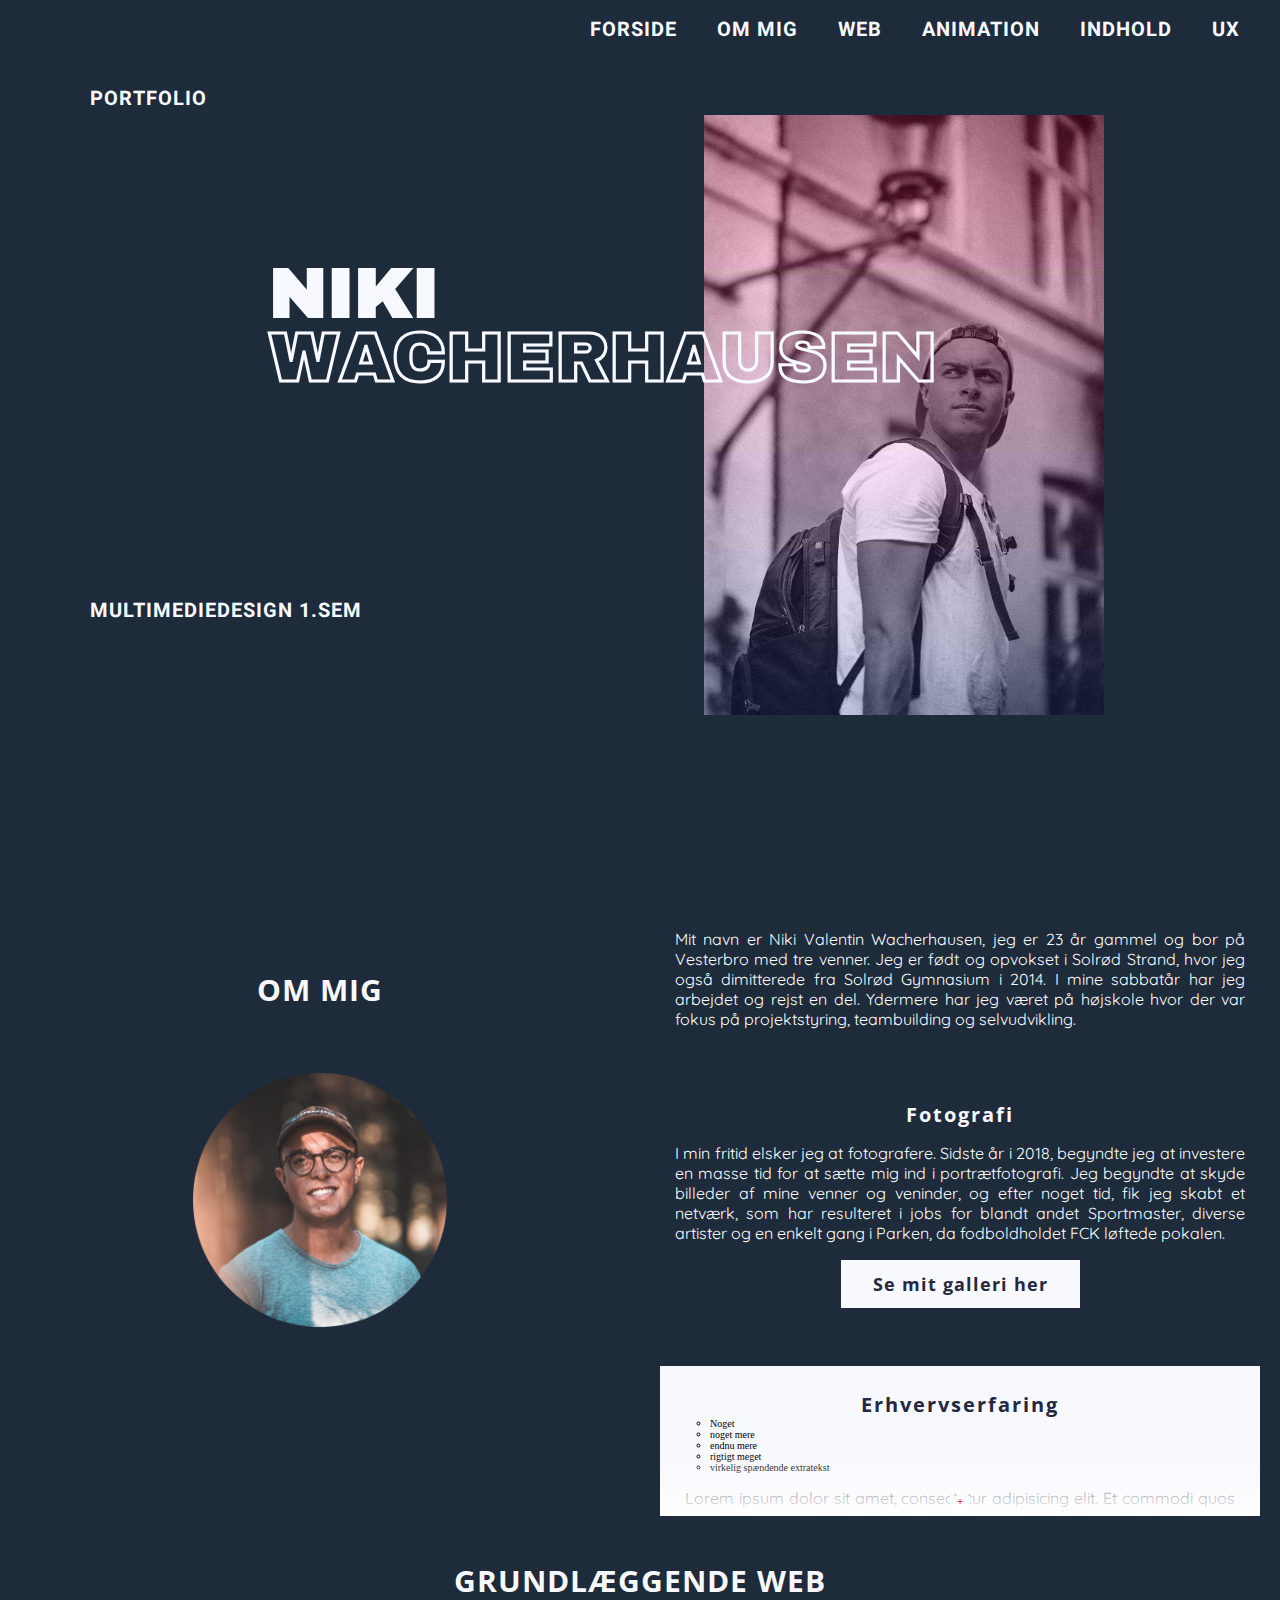
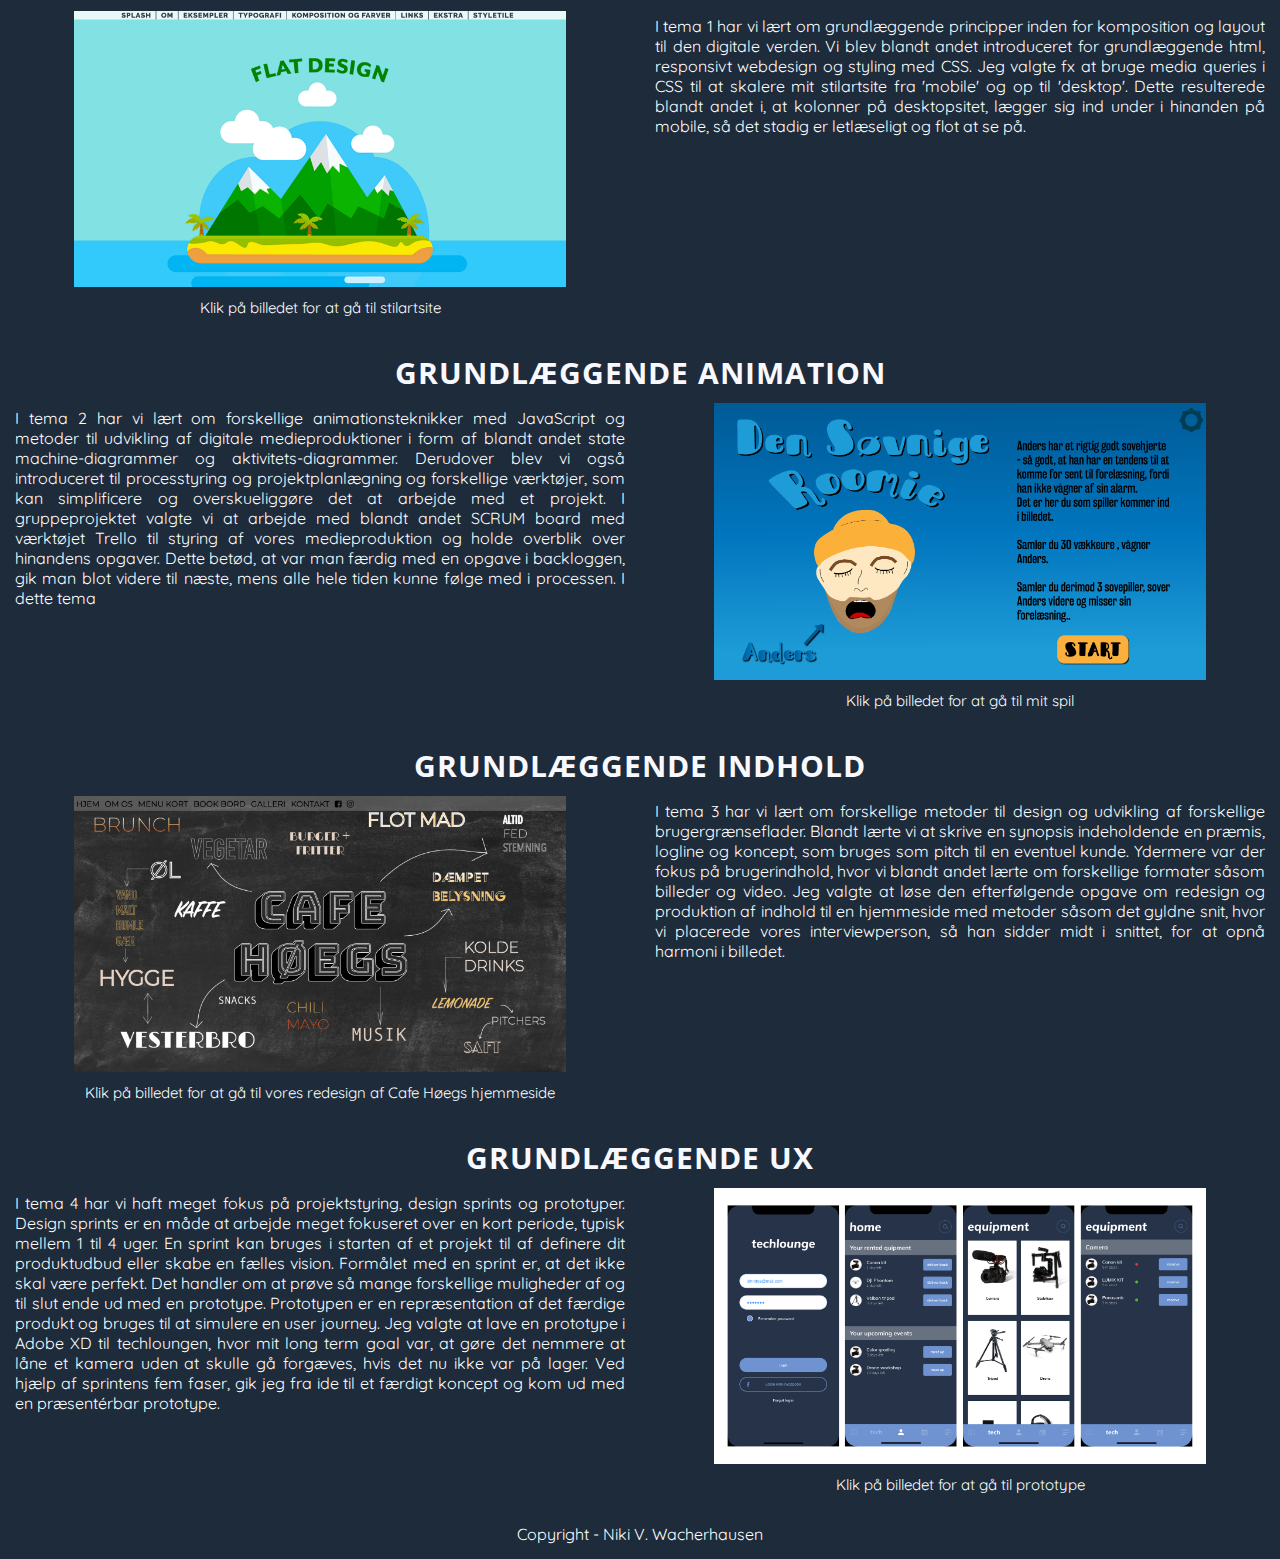
==== commit 0a91a2ae: "ændret billeder, justeret go to top knap i js, tilføjet temabeskrivelser" ====
--- a/index.html
+++ b/index.html
@@ -54,6 +54,9 @@
             <div id="fotografi" class="paragraph_om_mig">
                 <h3>Fotografi</h3>
                 <p>I min fritid elsker jeg at fotografere. Sidste år i 2018, begyndte jeg at investere en masse tid for at sætte mig ind i portrætfotografi. Jeg begyndte at skyde billeder af mine venner og veninder, og efter noget tid, fik jeg skabt et netværk, som har resulteret i jobs for blandt andet Sportmaster, diverse artister og en enkelt gang i Parken, da fodboldholdet FCK løftede pokalen. </p>
+                <div class="knap_wrap">
+                    <a href="galleri.html" class="knap_hyperlink" target="_blank">Se mit galleri her</a>
+                </div>
             </div>
             <div id="box" class="lille">
                 <h3>Erhvervserfaring</h3>
@@ -73,36 +76,50 @@
     </section>
     <section id="portfolio">
         <h2 id="web">GRUNDLÆGGENDE WEB</h2>
-        <section class="sectionwrapper_web">
+        <section class="sectionwrapper_portfolio">
             <figure id="web_screenshot">
-                <img class="screenshots" src="assets/stilartsite_screenshot.png" alt="billede af stilartsite">
+                <a href="http://nikiwacherhausen.dk/kea/01-web/04-responsive/01_04_02_responsive_v2/" target="_blank"><img class="screenshots" src="assets/stilartsite_screenshot.png" alt="billede af stilartsite"></a>
+                <figcaption>Klik på billedet for at gå til stilartsite</figcaption>
             </figure>
-            <p>I tema X har vi lært om forskellige layoutprincipper (viden), jeg valgte at bruge X-princip til at løse den efterfølgende opgave på følgende måde (færdighed), jeg valgte at anvende X løsning fremfor en anden fordi... (kompetence).</p>
+
+            <p>I tema 1 har vi lært om grundlæggende principper inden for komposition og layout til den digitale verden. Vi blev blandt andet introduceret for grundlæggende html, responsivt webdesign og styling med CSS. Jeg valgte fx at bruge media queries i CSS til at skalere mit stilartsite fra 'mobile' og op til 'desktop'. Dette resulterede blandt andet i, at kolonner på desktopsitet, lægger sig ind under i hinanden på mobile, så det stadig er letlæseligt og flot at se på.
         </section>
         <h2 id="animation">GRUNDLÆGGENDE ANIMATION</h2>
-        <section class="sectionwrapper_animation">
-            <figure id="animation_screenshot">
-                <img class="screenshots" src="assets/spil_screenshot.png" alt="billede af spil">
-            </figure>
-            <p>I tema X har vi lært om forskellige layoutprincipper (viden), jeg valgte at bruge X-princip til at løse den efterfølgende opgave på følgende måde (færdighed), jeg valgte at anvende X løsning fremfor en anden fordi... (kompetence).</p>
+        <section class="sectionwrapper_portfolio">
+            <a href="http://nikiwacherhausen.dk/kea/02-animation/spil/" target="_blank">
+                <figure id="animation_screenshot">
+                    <img class="screenshots" src="assets/spil_screenshot.png" alt="billede af spil">
+                    <figcaption>Klik på billedet for at gå til mit spil</figcaption>
+                </figure>
+            </a>
+            <p class="paragraph_reverse">I tema 2 har vi lært om forskellige animationsteknikker med JavaScript og metoder til udvikling af digitale medieproduktioner i form af blandt andet state machine-diagrammer og aktivitets-diagrammer. Derudover blev vi også introduceret til processtyring og projektplanlægning og forskellige værktøjer, som kan simplificere og overskueliggøre det at arbejde med et projekt. I gruppeprojektet valgte vi at arbejde med blandt andet SCRUM board med værktøjet Trello til styring af vores medieproduktion og holde overblik over hinandens opgaver. Dette betød, at var man færdig med en opgave i backloggen, gik man blot videre til næste, mens alle hele tiden kunne følge med i processen. I dette tema </p>
         </section>
         <h2 id="indhold">GRUNDLÆGGENDE INDHOLD</h2>
-        <section class="sectionwrapper_indhold">
-            <figure id="indhold_screenshot">
-                <img class="screenshots" src="assets/redesign_screenshot.png" alt="billede af redesign">
-            </figure>
-            <p>I tema X har vi lært om forskellige layoutprincipper (viden), jeg valgte at bruge X-princip til at løse den efterfølgende opgave på følgende måde (færdighed), jeg valgte at anvende X løsning fremfor en anden fordi... (kompetence).</p>
+        <section class="sectionwrapper_portfolio">
+            <a href="http://nikiwacherhausen.dk/kea/03-content/03-redesign/03_02_08_redesign/" target="_blank">
+                <figure id="indhold_screenshot">
+                    <img class="screenshots" src="assets/redesign_screenshot.png" alt="billede af redesign">
+                    <figcaption>Klik på billedet for at gå til vores redesign af Cafe Høegs hjemmeside</figcaption>
+                </figure>
+            </a>
+            <p>I tema 3 har vi lært om forskellige metoder til design og udvikling af forskellige brugergrænseflader. Blandt lærte vi at skrive en synopsis indeholdende en præmis, logline og koncept, som bruges som pitch til en eventuel kunde. Ydermere var der fokus på brugerindhold, hvor vi blandt andet lærte om forskellige formater såsom billeder og video. Jeg valgte at løse den efterfølgende opgave om redesign og produktion af indhold til en hjemmeside med metoder såsom det gyldne snit, hvor vi placerede vores interviewperson, så han sidder midt i snittet, for at opnå harmoni i billedet.</p>
         </section>
         <h2 id="ux">GRUNDLÆGGENDE UX</h2>
-        <section class="sectionwrapper_ux">
-            <figure id="ux_screenshot">
-                <img class="screenshots" src="assets/native_app_screenshot.jpg" alt="billede af app prototype">
-            </figure>
-            <p>I tema X har vi lært om forskellige layoutprincipper (viden), jeg valgte at bruge X-princip til at løse den efterfølgende opgave på følgende måde (færdighed), jeg valgte at anvende X løsning fremfor en anden fordi... (kompetence).</p>
+        <section class="sectionwrapper_portfolio">
+            <a href="https://xd.adobe.com/view/386ec4dc-0cf0-4244-780c-718929a6250d-4e5f/?fbclid=IwAR3ikqGwkP0ACy-2ql-GBgpEBZbycAXI4FlJbP0TeqoPOyB9XKHR_-Ylf5I&fullscreen" target="_blank">
+                <figure id="ux_screenshot">
+                    <img class="screenshots" src="assets/native_app_screenshot.jpg" alt="billede af app prototype">
+                    <figcaption>Klik på billedet for at gå til prototype</figcaption>
+                </figure>
+            </a>
+            <p class="paragraph_reverse">I tema 4 har vi haft meget fokus på projektstyring, design sprints og prototyper. Design sprints er en måde at arbejde meget fokuseret over en kort periode, typisk mellem 1 til 4 uger. En sprint kan bruges i starten af et projekt til af definere dit produktudbud eller skabe en fælles vision. Formålet med en sprint er, at det ikke skal være perfekt. Det handler om at prøve så mange forskellige muligheder af og til slut ende ud med en prototype. Prototypen er en repræsentation af det færdige produkt og bruges til at simulere en user journey. Jeg valgte at lave en prototype i Adobe XD til techloungen, hvor mit long term goal var, at gøre det nemmere at låne et kamera uden at skulle gå forgæves, hvis det nu ikke var på lager. Ved hjælp af sprintens fem faser, gik jeg fra ide til et færdigt koncept og kom ud med en præsentérbar prototype.
         </section>
     </section>
     <button onclick="topFunction()" id="opKnap" title="Go to top">
         <p><i class="arrow up"></i></p>
     </button>
+    <footer>
+        <p>Copyright - Niki V. Wacherhausen</p>
+    </footer>
     <script src="script.js"></script>
 </body></html>
--- a/style.css
+++ b/style.css
@@ -30,7 +30,7 @@
 
 p {
     color: white;
-    font-size: 15px;
+    font-size: 1.6rem;
     padding: 15px 15px 15px 15px;
     text-align: justify;
     font-family: 'Quicksand', sans-serif;
@@ -219,6 +219,10 @@
     position: absolute;
 }
 
+#multimediedesign_splash {
+    visibility: hidden;
+    position: absolute;
+}
 
 /****************************** ABOUT ME ******************************/
 
@@ -322,11 +326,72 @@
     color: #242941;
 }
 
-/****************************** PORTFOILIO SIDER ******************************/
+/****************************** PORTFOLIO SIDER ******************************/
 
 .screenshots {
     width: 100%;
     padding: 10px;
+    cursor: pointer;
+}
+
+figcaption {
+    color: white;
+    font-size: 15px;
+    padding: 1px 15px 15px 15px;
+    text-align: center;
+    font-family: 'Quicksand', sans-serif;
+}
+
+.knap_wrap {
+    display: flex;
+    width: 100%;
+    justify-content: center;
+
+
+}
+
+.knap_hyperlink {
+    color: #242941;
+    text-align: center;
+    text-decoration: none;
+    cursor: pointer;
+    display: inline-block;
+    font-family: 'Open Sans Condensed', sans-serif;
+    font-size: 1.8rem;
+    font-weight: 700;
+    letter-spacing: 1px;
+
+    transition: 0.5s;
+    background-color: ghostwhite;
+    border: 2px solid #242941;
+    line-height: 1;
+    padding: 15px 32px;
+}
+
+.knap_hyperlink:hover {
+    animation: scale_knap 0.2s infinite;
+    animation-timing-function: linear;
+    animation-iteration-count: 1;
+    animation-fill-mode: both;
+}
+
+@keyframes scale_knap {
+    0% {
+        transform: scale(1);
+    }
+
+    100% {
+        transform: scale(1.03);
+    }
+}
+
+footer {
+    width: 100vw;
+    display: flex;
+    justify-content: center;
+    margin: 0;
+    padding: 0;
+    align-items: center;
 }
 
 
@@ -334,6 +399,10 @@
 
     p {
         font-size: 16px;
+    }
+
+    a {
+        text-decoration: none;
     }
 
     /****************************** NAV ******************************/
@@ -351,7 +420,7 @@
 
     nav {
         width: 100vw;
-        height: 100px;
+        height: 60px;
         background-color: #1D2B3B;
         box-shadow: 0 0px 0px 0px #696969;
         position: absolute;
@@ -533,6 +602,35 @@
 
     /****************************** ABOUT ME ******************************/
 
+    .screenshots {
+        display: block;
+        width: 80%;
+        margin-left: auto;
+        margin-right: auto;
+
+    }
+
+    .screenshots:hover {
+        width: 80%;
+        padding: 10px;
+        cursor: pointer;
+        animation: screenshot_scale 0.2s infinite;
+        animation-timing-function: linear;
+        animation-iteration-count: 1;
+        animation-fill-mode: both;
+
+    }
+
+    @keyframes screenshot_scale {
+        0% {
+            transform: scale(1);
+        }
+
+        100% {
+            transform: scale(1.01);
+        }
+    }
+
     #om_mig {
         width: 100vw;
         height: 50vw;
@@ -557,30 +655,25 @@
     /***** PORTFOLIO *****/
 
 
-    .sectionwrapper_web {
+    .sectionwrapper_portfolio {
         display: grid;
         grid-template-columns: 1fr 1fr;
         justify-items: center;
-
-    }
-
-    .sectionwrapper_animation {
-        display: grid;
-        grid-template-columns: 1fr 1fr;
-        justify-items: center;
-    }
-
-    .sectionwrapper_indhold {
-        display: grid;
-        grid-template-columns: 1fr 1fr;
-        justify-items: center;
-    }
-
-    .sectionwrapper_ux {
-        display: grid;
-        grid-template-columns: 1fr 1fr;
-        justify-items: center;
-    }
-
-
-}
+    }
+
+    #web_screenshot {
+        align-self: center;
+    }
+
+    .paragraph_reverse {
+        grid-column: 1/2;
+        grid-row: 1/2;
+    }
+
+
+
+
+
+
+
+}
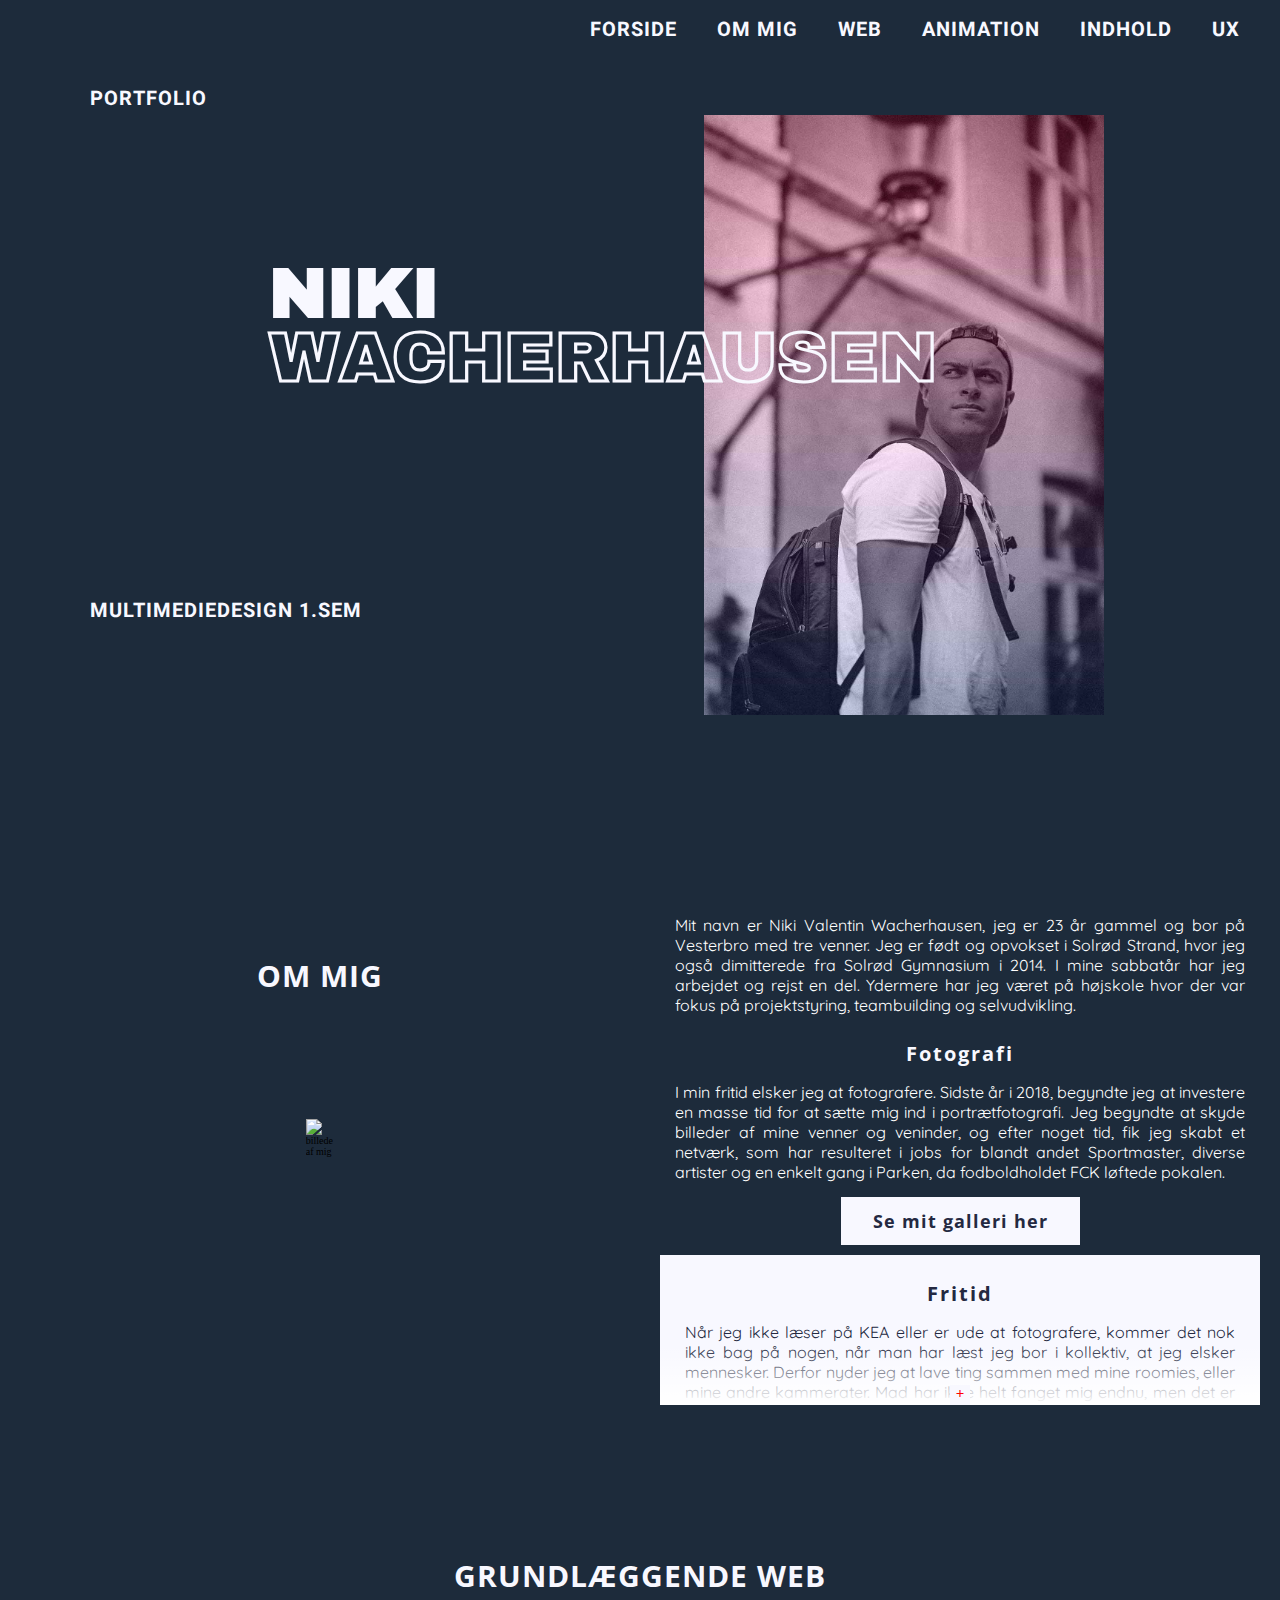
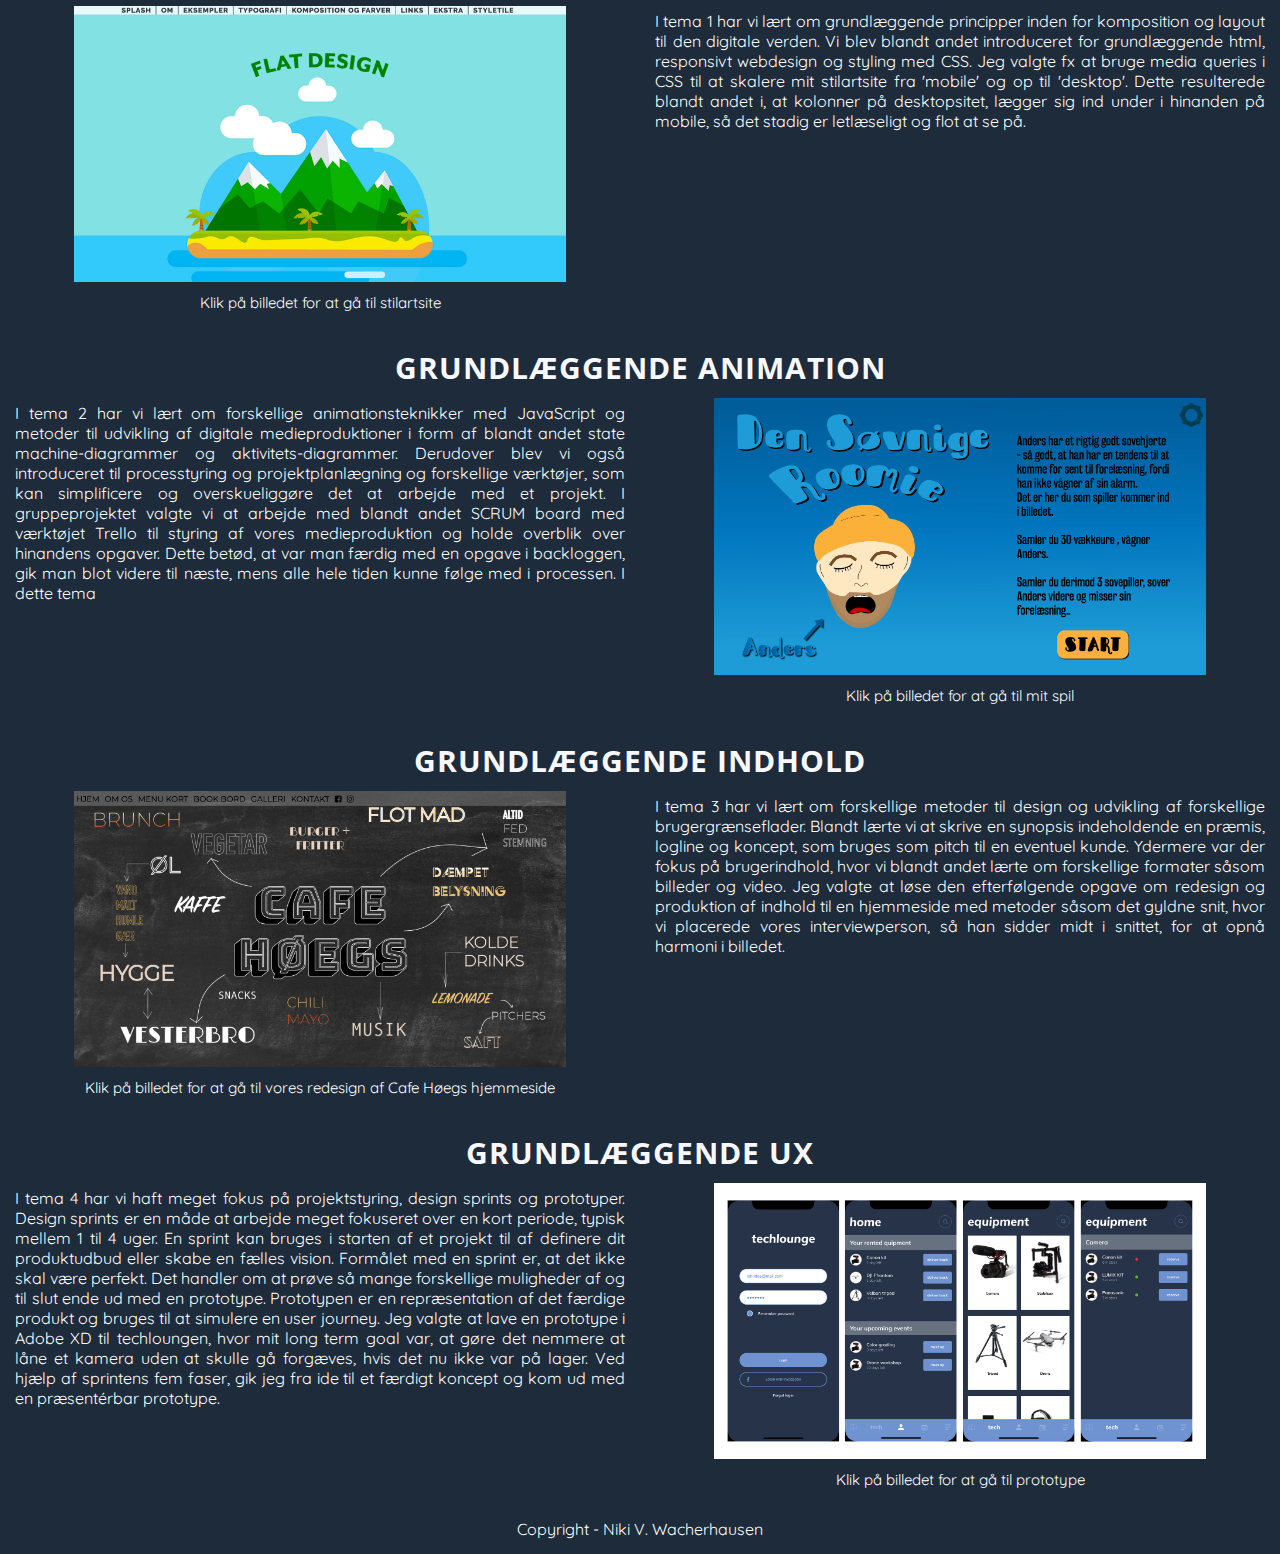
==== commit 5b2772be: "indsat cirkel ved burgermenu, fav icon, rettet border på galleri knap, udfyldt fold-ud boks," ====
--- a/index.html
+++ b/index.html
@@ -11,6 +11,15 @@
     <link href="https://fonts.googleapis.com/css?family=Heebo&display=swap" rel="stylesheet">
     <link href="https://fonts.googleapis.com/css?family=Quicksand&display=swap" rel="stylesheet">
     <link href="https://fonts.googleapis.com/css?family=Open+Sans+Condensed:300,700&display=swap" rel="stylesheet">
+    <link rel="apple-touch-icon" sizes="180x180" href="myIcons/apple-touch-icon.png">
+    <link rel="icon" type="image/png" sizes="32x32" href="myIcons/favicon-32x32.png">
+    <link rel="icon" type="image/png" sizes="16x16" href="myIcons/favicon-16x16.png">
+    <link rel="manifest" href="myIcons/site.webmanifest">
+    <link rel="mask-icon" href="myIcons/safari-pinned-tab.svg" color="#5bbad5">
+    <link rel="shortcut icon" href="myIcons/favicon.ico">
+    <meta name="msapplication-TileColor" content="#da532c">
+    <meta name="msapplication-config" content="myIcons/browserconfig.xml">
+    <meta name="theme-color" content="#ffffff">
 </head>
 
 <body>
@@ -49,7 +58,7 @@
             <p id="basic_info" class="paragraph_om_mig">Mit navn er Niki Valentin Wacherhausen, jeg er 23 år gammel og bor på Vesterbro med tre venner. Jeg er født og opvokset i Solrød Strand, hvor jeg også dimitterede fra Solrød Gymnasium i 2014.
                 I mine sabbatår har jeg arbejdet og rejst en del. Ydermere har jeg været på højskole hvor der var fokus på projektstyring, teambuilding og selvudvikling.</p>
             <figure id="billede_profil">
-                <img id="profilbillede" src="assets/billede_om_mig.png" alt="billede af mig">
+                <img id="profilbillede" src="assets/vandfald.jpg" alt="billede af mig">
             </figure>
             <div id="fotografi" class="paragraph_om_mig">
                 <h3>Fotografi</h3>
@@ -59,16 +68,9 @@
                 </div>
             </div>
             <div id="box" class="lille">
-                <h3>Erhvervserfaring</h3>
-                <ul>
-                    <li>Noget</li>
-                    <li>noget mere</li>
-                    <li>endnu mere</li>
-                    <li>rigtigt meget</li>
-                    <li>virkelig spændende extratekst</li>
-                </ul>
-                <p>Lorem ipsum dolor sit amet, consectetur adipisicing elit. Et commodi quos excepturi rerum, optio nulla? Id molestias amet vitae ipsa, voluptatibus, ea, debitis possimus consectetur nihil quibusdam, dolores similique eius?</p>
-                <div id="mere" class="gult_overlay">
+                <h3>Fritid</h3>
+                <p>Når jeg ikke læser på KEA eller er ude at fotografere, kommer det nok ikke bag på nogen, når man har læst jeg bor i kollektiv, at jeg elsker mennesker. Derfor nyder jeg at lave ting sammen med mine roomies, eller mine andre kammerater. Mad har ikke helt fanget mig endnu, men det er skidehyggeligt at lave sammen flere personer til lidt god musik i køkkenet. Apropos det, så er jeg en vaskeægte sucker for musik - hvis jeg skal ned i gården med skraldet. En gåtur der tager 30sekunder, kan det altså ikke klares uden høretelefoner. Udover det, nærer jeg også meget kærlighed til gaming. Mit go-to spil har altid været counterstrike, som jeg nyder at spille med mine "gamle" venner hjemme fra Solrød. Det er en superfed med at holde kontakten i en travl hverdag, lige at sætte sig ned, tage headset på, få en sludder med drengene og derefter fyre nogle headshots ingame.</p>
+                <div id="mere" class="hvidt_overlay">
                     <div class="plus"><span></span></div>
                 </div>
             </div>
@@ -116,7 +118,7 @@
         </section>
     </section>
     <button onclick="topFunction()" id="opKnap" title="Go to top">
-        <p><i class="arrow up"></i></p>
+        <i class="arrow up"></i>
     </button>
     <footer>
         <p>Copyright - Niki V. Wacherhausen</p>
--- a/style.css
+++ b/style.css
@@ -30,6 +30,23 @@
 
 p {
     color: white;
+    font-size: 1.6rem;
+    padding: 15px 15px 15px 15px;
+    text-align: justify;
+    font-family: 'Quicksand', sans-serif;
+}
+
+ul {
+    color: #1D2B3B;
+    font-size: 1.6rem;
+    padding: 15px 15px 15px 15px;
+    text-align: justify;
+    font-family: 'Quicksand', sans-serif;
+    font-weight: 700;
+}
+
+li {
+    color: #1D2B3B;
     font-size: 1.6rem;
     padding: 15px 15px 15px 15px;
     text-align: justify;
@@ -102,6 +119,7 @@
 }
 
 #burger_knap {
+    background-image: url(assets/hvid_cirkel.svg);
     position: fixed;
     bottom: 30px;
     right: 30px;
@@ -119,7 +137,7 @@
     position: absolute;
     height: 8px;
     width: 50px;
-    background-color: ghostwhite;
+    background-color: #1D2B3B;
     border-radius: 2px;
     opacity: 1;
     left: 0;
@@ -250,12 +268,15 @@
 
 }
 
+/*********** FOLD UD BOKS *******/
+
 #box {
     background-color: rgb(248, 248, 255);
     padding: 15px 10px 20px;
     position: relative;
     width: 350px;
     margin: 10px;
+
 }
 
 #box.lille {
@@ -265,6 +286,7 @@
 }
 
 #box.stor {
+    overflow: hidden;
     max-height: 3000px;
     transition: max-height 1s ease-in;
 }
@@ -287,13 +309,15 @@
 
     /* Selve plussets farve og størrelse, samt baggrund */
     color: red;
+    font-size: 1.5rem;
     font-weight: 800;
     width: 20px;
     height: 20px;
-    background: white;
-}
-
-.gult_overlay {
+    background: ghostwhite;
+
+}
+
+.hvidt_overlay {
     /* For at få gradient-baggrunden til at fylde */
     height: 60px;
     margin: 0;
@@ -310,6 +334,7 @@
 
     /* For at placere plusset i midten */
     text-align: center;
+
 }
 
 #box p {
@@ -363,7 +388,7 @@
 
     transition: 0.5s;
     background-color: ghostwhite;
-    border: 2px solid #242941;
+
     line-height: 1;
     padding: 15px 32px;
 }
@@ -415,7 +440,7 @@
         top: 0;
         right: 0;
         width: 100vw;
-        height: 100vw;
+        height: 100px;
     }
 
     nav {
@@ -477,8 +502,9 @@
         background-color: ghostwhite;
         color: #1D2B3B;
         cursor: pointer;
-        padding: 1px;
+        padding: 14px;
         border-radius: 4px;
+
     }
 
     #myBtn:hover {
@@ -633,10 +659,10 @@
 
     #om_mig {
         width: 100vw;
-        height: 50vw;
         display: grid;
         grid-template-columns: 1fr 1fr;
         justify-items: center;
+        margin: 0 0 120px 0;
 
     }
 
